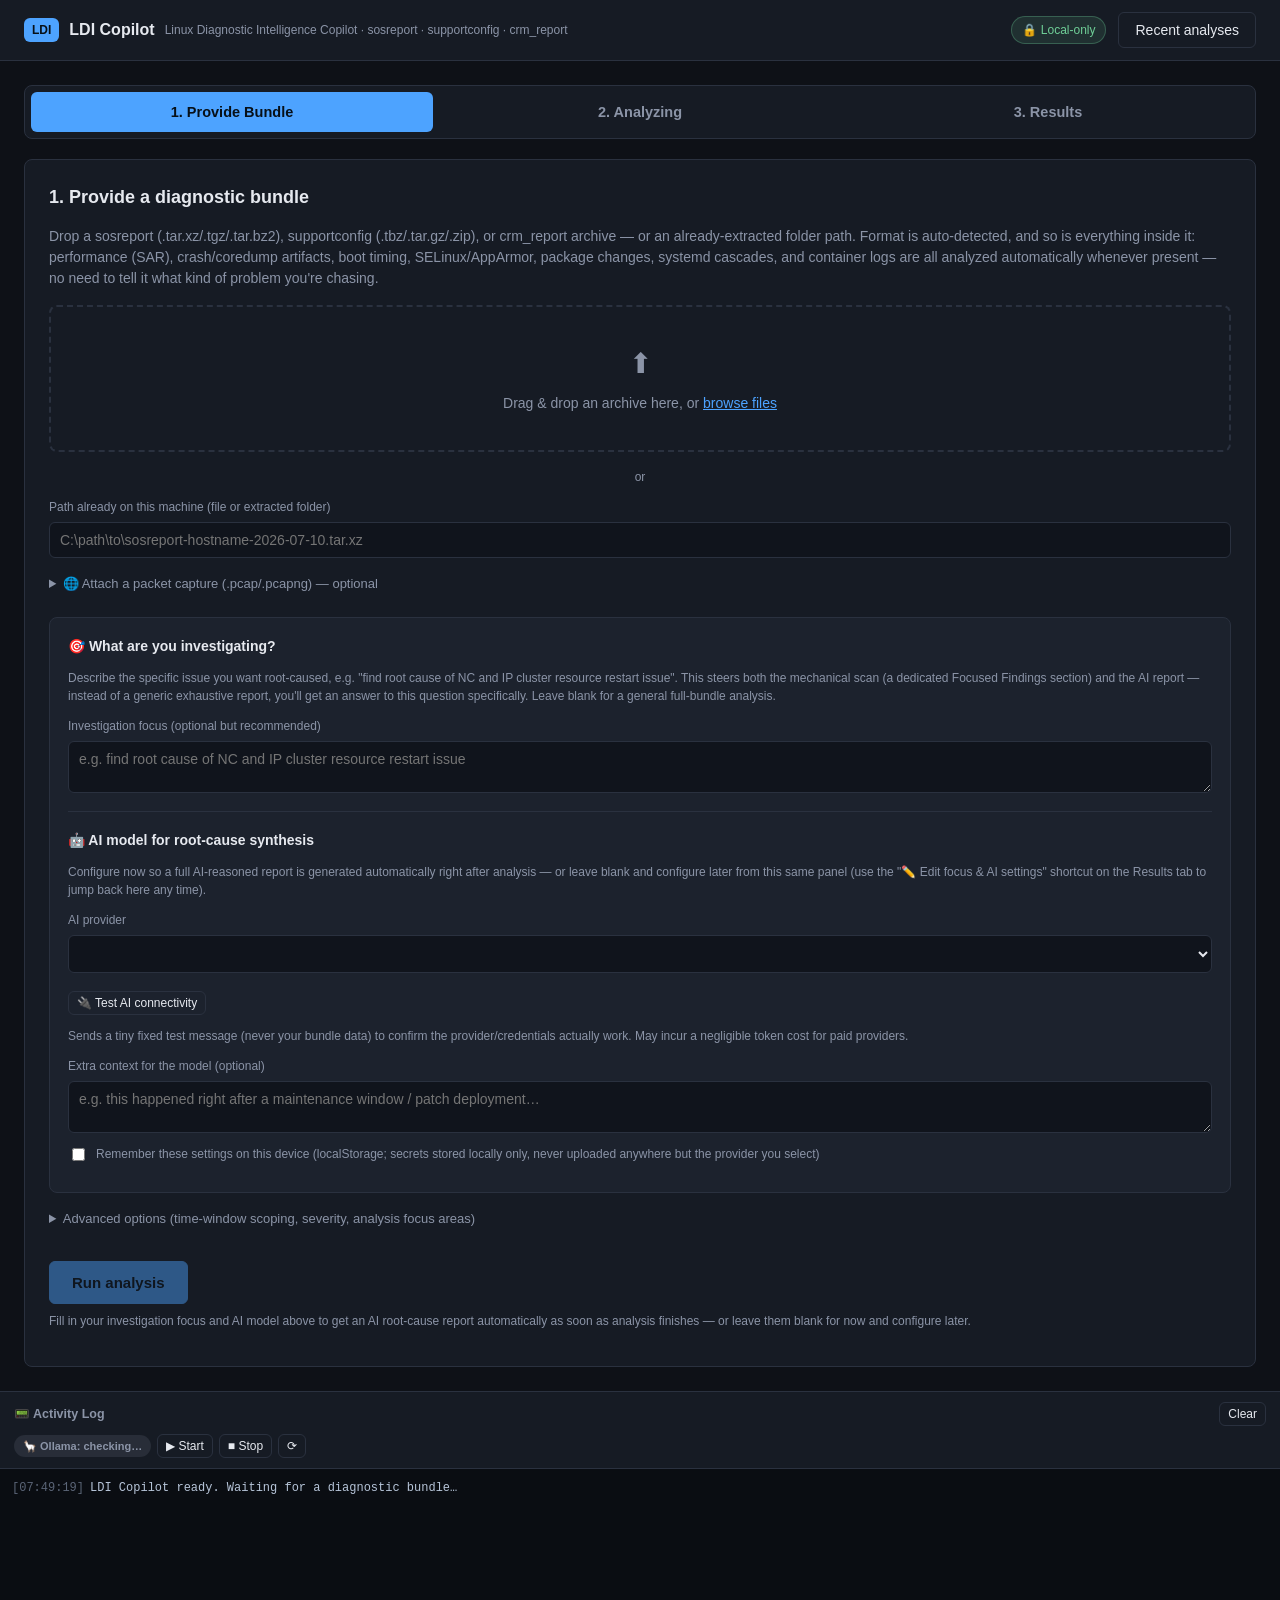
==== frontend/index.html @ d1d2a9b0 "v4.3.0: HTTPS support, shared-secret auth gate, redaction shown on Results page Adds three related h" ====
<!DOCTYPE html>
<html lang="en">
<head>
<meta charset="UTF-8">
<meta name="viewport" content="width=device-width, initial-scale=1.0">
<title>Linux Diagnostic Intelligence Copilot - LDI Copilot</title>
<link rel="stylesheet" href="styles.css">
</head>
<body>
<div class="app">

  <header class="topbar">
    <div class="brand">
      <span class="brand-mark">LDI</span>
      <span class="brand-name">LDI Copilot</span>
      <span class="brand-sub">Linux Diagnostic Intelligence Copilot · sosreport · supportconfig · crm_report</span>
    </div>
    <div class="topbar-right">
      <span class="privacy-pill" title="This app runs entirely on your machine. Bundle data never leaves localhost unless you choose a cloud AI provider for synthesis.">🔒 Local-only</span>
      <button id="btnRecent" class="btn btn-ghost">Recent analyses</button>
    </div>
  </header>

  <aside id="recentPanel" class="recent-panel hidden">
    <div class="recent-panel-head">
      <h3>Recent analyses (this session)</h3>
      <button id="btnCloseRecent" class="btn btn-ghost btn-sm">✕</button>
    </div>
    <div id="recentList" class="recent-list"></div>
  </aside>

  <div class="layout">
  <main class="main">

    <nav class="main-tabs">
      <button class="main-tab-btn active" data-main-tab="upload">1. Provide Bundle</button>
      <button class="main-tab-btn" data-main-tab="progress">2. Analyzing</button>
      <button class="main-tab-btn" data-main-tab="results">3. Results</button>
    </nav>

    <!-- STEP 1: Upload -->
    <section id="uploadSection" class="panel">
      <h2>1. Provide a diagnostic bundle</h2>
      <p class="muted">Drop a sosreport (.tar.xz/.tgz/.tar.bz2), supportconfig (.tbz/.tar.gz/.zip), or crm_report archive — or an already-extracted folder path. Format is auto-detected, and so is everything inside it: performance (SAR), crash/coredump artifacts, boot timing, SELinux/AppArmor, package changes, systemd cascades, and container logs are all analyzed automatically whenever present — no need to tell it what kind of problem you're chasing.</p>

      <div id="dropzone" class="dropzone">
        <div class="dropzone-icon">⬆</div>
        <div class="dropzone-text">Drag & drop an archive here, or <label for="fileInput" class="link">browse files</label></div>
        <input type="file" id="fileInput" accept=".xz,.tar,.gz,.tgz,.bz2,.tbz,.tbz2,.zip,.txz" hidden>
        <div id="dropzoneFile" class="dropzone-file hidden"></div>
      </div>

      <div class="or-divider"><span>or</span></div>

      <div class="field-row">
        <label for="serverPath">Path already on this machine (file or extracted folder)</label>
        <input type="text" id="serverPath" placeholder="C:\path\to\sosreport-hostname-2026-07-10.tar.xz">
      </div>

      <details class="advanced-options">
        <summary>🌐 Attach a packet capture (.pcap/.pcapng) — optional</summary>
        <p class="muted small">Pcaps are almost never bundled inside a sosreport/supportconfig/crm_report archive, so this is a separate, optional upload. Analyzed as <strong>metadata only</strong> — packet/byte counts, top talkers, protocol mix, TCP/DNS summaries. Raw payload content is never parsed, stored, or sent anywhere; see <a href="SECURITY.md" target="_blank" rel="noopener">SECURITY.md</a>.</p>
        <input type="file" id="pcapInput" accept=".pcap,.pcapng,.cap">
        <div id="pcapFileName" class="muted small hidden"></div>
      </details>

      <div id="focusAiPanel" class="focus-ai-panel">
        <h3>🎯 What are you investigating?</h3>
        <p class="muted small">Describe the specific issue you want root-caused, e.g. "find root cause of NC and IP cluster resource restart issue". This steers both the mechanical scan (a dedicated Focused Findings section) and the AI report — instead of a generic exhaustive report, you'll get an answer to this question specifically. Leave blank for a general full-bundle analysis.</p>
        <div class="field-row">
          <label for="focusInput">Investigation focus (optional but recommended)</label>
          <textarea id="focusInput" rows="2" placeholder="e.g. find root cause of NC and IP cluster resource restart issue"></textarea>
        </div>

        <hr>

        <h3>🤖 AI model for root-cause synthesis</h3>
        <p class="muted small">Configure now so a full AI-reasoned report is generated automatically right after analysis — or leave blank and configure later from this same panel (use the "✏️ Edit focus &amp; AI settings" shortcut on the Results tab to jump back here any time).</p>
        <div class="field-row">
          <label for="aiProvider">AI provider</label>
          <select id="aiProvider"></select>
        </div>
        <div class="field-row hidden" id="authTypeRow">
          <label for="aiAuthType">Authentication type</label>
          <select id="aiAuthType"></select>
        </div>
        <div id="aiFields" class="options-grid"></div>
        <div class="model-check-row">
          <button type="button" id="btnTestConnectivity" class="btn btn-ghost btn-sm">🔌 Test AI connectivity</button>
          <span id="connectivityStatus" class="muted small"></span>
        </div>
        <p class="muted small">Sends a tiny fixed test message (never your bundle data) to confirm the provider/credentials actually work. May incur a negligible token cost for paid providers.</p>
        <div class="field-row">
          <label for="aiExtraContext">Extra context for the model (optional)</label>
          <textarea id="aiExtraContext" rows="2" placeholder="e.g. this happened right after a maintenance window / patch deployment…"></textarea>
        </div>
        <label class="checkbox-row">
          <input type="checkbox" id="aiRemember"> Remember these settings on this device (localStorage; secrets stored locally only, never uploaded anywhere but the provider you select)
        </label>
        <p class="muted small hidden" id="ollamaPrivacyNote">🔒 Ollama runs fully offline on this machine — nothing from this bundle ever leaves it. If Ollama isn't already running, clicking Generate will start it automatically (progress shows in the activity terminal →).</p>
        <div id="confidentialityPanel" class="confidentiality-panel hidden">
          <p class="muted small">⚠️ This sends the evidence digest (system/cluster names, log excerpts, IPs, etc. — not the raw uploaded archive) to <strong id="confidentialityProviderName">this provider</strong>, an external service. See <a href="SECURITY.md" target="_blank" rel="noopener">SECURITY.md</a> for this project's full data-handling guidance.</p>
          <label class="checkbox-row">
            <input type="checkbox" id="aiRedact" checked> 🔒 Redact known hostnames &amp; IP addresses before sending (recommended for customer data)
          </label>
          <label class="checkbox-row">
            <input type="checkbox" id="aiConfirmExternal"> I confirm I'm authorized to share this bundle's data with an external AI provider
          </label>
        </div>
      </div>

      <details class="advanced-options">
        <summary>Advanced options (time-window scoping, severity, analysis focus areas)</summary>
        <div class="options-grid">
          <div class="field-row">
            <label for="optMinSeverity">Minimum severity in digest</label>
            <select id="optMinSeverity">
              <option value="INFO">INFO</option>
              <option value="WARNING" selected>WARNING</option>
              <option value="ERROR">ERROR</option>
              <option value="CRITICAL">CRITICAL</option>
            </select>
          </div>
          <div class="field-row">
            <label for="optTopPerCategory">Max findings shown per category</label>
            <input type="number" id="optTopPerCategory" value="25" min="1" max="500">
          </div>
        </div>
        <div class="scope-toggle">
          <label><input type="radio" name="scopeMode" value="full" checked> Analyze whole archive</label>
          <label><input type="radio" name="scopeMode" value="range"> Restrict to a date/time range</label>
          <label><input type="radio" name="scopeMode" value="around"> Center on a specific time ± window</label>
        </div>
        <div id="scopeRangeFields" class="options-grid hidden">
          <div class="field-row">
            <label for="optStart">Start (YYYY-MM-DD HH:MM, optional)</label>
            <input type="text" id="optStart" placeholder="2026-07-10 11:00">
          </div>
          <div class="field-row">
            <label for="optEnd">End (YYYY-MM-DD HH:MM, optional)</label>
            <input type="text" id="optEnd" placeholder="2026-07-10 12:00">
          </div>
        </div>
        <div id="scopeAroundFields" class="options-grid hidden">
          <div class="field-row">
            <label for="optAround">Around (YYYY-MM-DD HH:MM)</label>
            <input type="text" id="optAround" placeholder="2026-07-10 11:30">
          </div>
          <div class="field-row">
            <label for="optWindow">Total window (minutes)</label>
            <input type="number" id="optWindow" value="60" min="1">
          </div>
        </div>
        <p class="muted small">Only chronological log-like files are gated by a time window — configuration dumps and other point-in-time snapshots are always fully scanned regardless.</p>

        <hr>
        <h4>🧭 Analysis focus areas</h4>
        <p class="muted small">Every applicable analyzer always <strong>runs</strong> automatically (auto-detected from what's actually in your bundle — SAR, crash artifacts, container logs, etc. never require picking a "type" up front). These toggles only control which sections appear in the digest &amp; AI report, so you can drop ones you already know aren't relevant to this investigation. Leave everything checked for the full picture.</p>
        <div class="focus-areas-grid" id="focusAreasGrid">
          <label class="checkbox-row"><input type="checkbox" class="focus-area-cb" value="sar" checked> 📊 Performance (SAR)</label>
          <label class="checkbox-row"><input type="checkbox" class="focus-area-cb" value="crash" checked> 💥 Crash / Coredump</label>
          <label class="checkbox-row"><input type="checkbox" class="focus-area-cb" value="boot" checked> 🥾 Boot performance</label>
          <label class="checkbox-row"><input type="checkbox" class="focus-area-cb" value="security" checked> 🛡️ Security (SELinux/AppArmor)</label>
          <label class="checkbox-row"><input type="checkbox" class="focus-area-cb" value="packages" checked> 📦 Recent package changes</label>
          <label class="checkbox-row"><input type="checkbox" class="focus-area-cb" value="cascade" checked> 🔗 Service failure cascade</label>
          <label class="checkbox-row"><input type="checkbox" class="focus-area-cb" value="containers" checked> 🐳 Container correlation</label>
          <label class="checkbox-row"><input type="checkbox" class="focus-area-cb" value="network" checked> 🌐 Network capture (pcap)</label>
        </div>
      </details>

      <button id="btnAnalyze" class="btn btn-primary btn-lg" disabled>Run analysis</button>
      <p class="muted small" id="runHint">Fill in your investigation focus and AI model above to get an AI root-cause report automatically as soon as analysis finishes — or leave them blank for now and configure later.</p>
    </section>

    <!-- STEP 2: Progress -->
    <section id="progressSection" class="panel hidden">
      <h2>2. Analyzing…</h2>
      <div id="progressError" class="alert alert-error hidden"></div>
      <div id="progressPlaceholder" class="placeholder-empty">No analysis is currently running. Head to the <strong>"1. Provide Bundle"</strong> tab to start one.</div>
      <div id="progressContent" class="hidden">
        <div class="progress-log" id="progressLog"></div>
      </div>
    </section>

    <!-- STEP 3: Results -->
    <section id="resultsSection" class="panel hidden">
      <h2>3. Results</h2>

      <div id="resultsPlaceholder" class="placeholder-empty">No results yet. Run an analysis from the <strong>"1. Provide Bundle"</strong> tab, or pick a recent analysis from the top bar.</div>

      <div id="resultsContent" class="hidden">
        <div class="summary-cards" id="summaryCards"></div>

        <div id="focusCallout" class="callout callout-focus hidden"></div>
        <div id="redactionCallout" class="callout callout-redaction hidden"></div>
        <div id="crmClusterStatus" class="callout hidden"></div>

        <div class="tabs">
          <button class="tab-btn active" data-tab="ai">AI Root Cause Report</button>
          <button class="tab-btn" data-tab="performance">📊 Performance</button>
          <button class="tab-btn" data-tab="digest">Digest</button>
          <button class="tab-btn" data-tab="findings">Findings</button>
          <button class="tab-btn" data-tab="timeline">Timeline</button>
        </div>

        <div class="tab-panel" id="tab-ai">
          <div class="ai-tab-head">
            <button id="btnEditFocusAi" class="btn btn-ghost btn-sm">✏️ Edit focus &amp; AI settings</button>
          </div>
          <div class="ai-disclaimer">⚠️ <strong>AI-generated content may be incorrect or incomplete.</strong> Always verify findings against the Digest/Timeline evidence and your own judgment before acting on this report.</div>
          <div class="ai-actions">
            <button id="btnSynthesize" class="btn btn-primary">Generate log analysis</button>
            <button id="btnDownloadReport" class="btn btn-ghost hidden">Download report (.md)</button>
          </div>
          <div id="aiError" class="alert alert-error hidden"></div>
          <div class="ai-render markdown-body" id="aiRender"></div>

          <div id="chatSection" class="chat-section hidden">
            <div class="chat-section-head">
              <h4>💬 Ask a follow-up</h4>
              <button id="btnResetChat" class="btn btn-ghost btn-sm">Reset conversation</button>
            </div>
            <p class="muted small">Give the model a custom instruction to regenerate or refine its answer — e.g. "focus more on the network side", "explain the timeline gap between 14:02 and 14:05", or "give me a shorter executive summary for my manager". Each message continues the same conversation, including the report above.</p>
            <div id="chatThread" class="chat-thread"></div>
            <div id="chatError" class="alert alert-error hidden"></div>
            <div class="chat-input-row">
              <textarea id="chatInput" rows="2" placeholder="Ask a follow-up question or give a new instruction…"></textarea>
              <button id="btnSendChat" class="btn btn-primary">Send</button>
            </div>
          </div>
        </div>

        <div class="tab-panel hidden" id="tab-performance">
          <div id="perfPlaceholder" class="placeholder-empty">No SAR performance data was found in this bundle (sysstat/sar wasn't captured, or this bundle predates the incident window). Everything else in this analysis is unaffected.</div>
          <div id="perfContent" class="hidden">
            <p class="muted small" id="perfTzNote"></p>
            <p class="muted small" id="perfSummaryNote"></p>
            <div class="chart-grid" id="chartGrid"></div>
          </div>
        </div>

        <div class="tab-panel hidden" id="tab-digest">
          <div class="digest-render markdown-body" id="digestRender"></div>
        </div>

        <div class="tab-panel hidden" id="tab-findings">
          <div class="findings-toolbar">
            <input type="text" id="findingsFilter" placeholder="Filter findings (category, text)…">
            <label class="checkbox-row hidden" id="findingsFocusOnlyRow">
              <input type="checkbox" id="findingsFocusOnly" checked> Show only findings matching my focus 🎯
            </label>
          </div>
          <div id="findingsList" class="findings-list"></div>
        </div>

        <div class="tab-panel hidden" id="tab-timeline">
          <div id="timelineList" class="timeline-list"></div>
        </div>

        <button id="btnNewAnalysis" class="btn btn-ghost">Start a new analysis</button>
      </div>
    </section>

  </main>

  <aside class="terminal-panel" id="terminalPanel">
    <div class="terminal-head">
      <div class="terminal-head-row">
        <span>📟 Activity Log</span>
        <button id="btnClearTerminal" class="btn btn-ghost btn-sm">Clear</button>
      </div>
      <div class="terminal-toolbar">
        <span id="ollamaStatusBadge" class="ollama-status-badge status-unknown">🦙 Ollama: checking…</span>
        <button id="btnStartOllama" class="btn btn-ghost btn-sm">▶ Start</button>
        <button id="btnStopOllama" class="btn btn-ghost btn-sm" title="Only stops an Ollama instance LDI Copilot itself started - an externally-running instance (e.g. the desktop app) is left untouched.">■ Stop</button>
        <button id="btnRefreshOllama" class="btn btn-ghost btn-sm" title="Re-check status">⟳</button>
      </div>
    </div>
    <div class="terminal-body" id="terminalBody"></div>
  </aside>
  </div>
</div>

<script src="app.js"></script>
</body>
</html>
---- frontend/styles.css ----
:root {
  --bg: #0e1117;
  --bg-panel: #161b24;
  --bg-panel-2: #1c222d;
  --bg-input: #10141c;
  --border: #2a313f;
  --text: #e6e9ef;
  --text-muted: #8b94a7;
  --accent: #4da3ff;
  --accent-dim: #2d6bb0;
  --critical: #ff5470;
  --error: #ff8a4c;
  --warning: #f2c94c;
  --info: #6fcf97;
  --radius: 8px;
}

* { box-sizing: border-box; }

body {
  margin: 0;
  font-family: -apple-system, "Segoe UI", Roboto, Helvetica, Arial, sans-serif;
  background: var(--bg);
  color: var(--text);
  font-size: 14px;
  line-height: 1.5;
}

.app { display: flex; flex-direction: column; min-height: 100vh; }

.topbar {
  display: flex;
  align-items: center;
  justify-content: space-between;
  padding: 12px 24px;
  border-bottom: 1px solid var(--border);
  background: var(--bg-panel);
  position: sticky;
  top: 0;
  z-index: 10;
}
.brand { display: flex; align-items: center; gap: 10px; }
.brand-mark {
  background: var(--accent);
  color: #071018;
  font-weight: 700;
  padding: 3px 8px;
  border-radius: 6px;
  font-size: 12px;
}
.brand-name { font-weight: 600; font-size: 16px; }
.brand-sub { color: var(--text-muted); font-size: 12px; }
.topbar-right { display: flex; align-items: center; gap: 12px; }
.privacy-pill {
  background: rgba(111, 207, 151, 0.12);
  color: var(--info);
  border: 1px solid rgba(111, 207, 151, 0.3);
  padding: 4px 10px;
  border-radius: 999px;
  font-size: 12px;
  cursor: default;
}

.main {
  flex: 1;
  min-width: 0;
  max-width: 1200px;
  margin: 0 auto;
  padding: 24px 32px 60px 32px;
}

/* Two-column layout: main content + the persistent activity terminal
   docked along the entire right edge. .layout itself is full-width (no
   max-width cap) so the terminal can sit flush against the browser's
   right edge on any viewport size; .main centers its own (wider) content
   within whatever space remains to its left. */
.layout {
  display: flex;
  align-items: flex-start;
  width: 100%;
}

/* Right-side activity terminal - always visible regardless of which
   main tab is active, so background progress from any stage (upload,
   analysis polling, AI synthesis, Ollama start/stop) can be watched
   without switching tabs. Docked flush against the top/right/bottom of
   the viewport (no floating-card margin or rounded outer corners) so it
   reads as a permanent side panel, not a card overlapping the page. */
.terminal-panel {
  width: 460px;
  flex-shrink: 0;
  position: sticky;
  top: 76px;
  height: calc(100vh - 76px);
  margin: 0;
  display: flex;
  flex-direction: column;
  background: #0a0d12;
  border-left: 1px solid var(--border);
  overflow: hidden;
}
.terminal-head {
  display: flex;
  flex-direction: column;
  gap: 8px;
  padding: 10px 14px;
  border-bottom: 1px solid var(--border);
  background: var(--bg-panel);
  font-size: 12.5px;
  font-weight: 600;
  color: var(--text-muted);
  flex-shrink: 0;
}
.terminal-head-row { display: flex; justify-content: space-between; align-items: center; }
.terminal-toolbar { display: flex; gap: 6px; flex-wrap: wrap; align-items: center; }
.ollama-status-badge {
  font-size: 11px;
  font-weight: 700;
  padding: 3px 9px;
  border-radius: 999px;
  white-space: nowrap;
}
.ollama-status-badge.status-unknown, .ollama-status-badge.status-stopped { background: rgba(139, 148, 167, 0.15); color: var(--text-muted); }
.ollama-status-badge.status-starting { background: rgba(242, 201, 76, 0.15); color: var(--warning); }
.ollama-status-badge.status-running { background: rgba(111, 207, 151, 0.15); color: var(--info); }
.ollama-status-badge.status-error { background: rgba(255, 84, 112, 0.15); color: var(--critical); }
.terminal-body {
  flex: 1;
  overflow-y: auto;
  padding: 10px 12px;
  font-family: "Cascadia Code", Consolas, monospace;
  font-size: 12px;
  line-height: 1.6;
}
.term-line { margin-bottom: 4px; white-space: pre-wrap; word-break: break-word; }
.term-ts { color: #5b6577; margin-right: 6px; }
.term-info { color: #b7c5d9; }
.term-success { color: var(--info); }
.term-warn { color: var(--warning); }
.term-error { color: var(--critical); }

@media (max-width: 1300px) {
  .layout { flex-direction: column; }
  .terminal-panel {
    position: static;
    width: 100%;
    height: 340px;
    margin: 0;
    border-left: none;
    border-top: 1px solid var(--border);
  }
  .main { max-width: none; padding: 24px 24px 0; }
}

.panel {
  background: var(--bg-panel);
  border: 1px solid var(--border);
  border-radius: var(--radius);
  padding: 24px;
  margin-bottom: 24px;
}
.panel h2 { margin-top: 0; font-size: 18px; }
.muted { color: var(--text-muted); }
.muted.small { font-size: 12px; }
.hidden { display: none !important; }

/* Top-level tabs: Provide Bundle / Analyzing / Results - always visible
   and clickable, distinct (larger/bolder) from the sub-tabs inside
   Results (.tabs/.tab-btn) so the two levels of navigation read as a
   clear hierarchy rather than looking like duplicate controls. */
.main-tabs {
  display: flex;
  gap: 6px;
  margin-bottom: 20px;
  background: var(--bg-panel);
  border: 1px solid var(--border);
  border-radius: var(--radius);
  padding: 6px;
}
.main-tab-btn {
  flex: 1;
  background: transparent;
  border: none;
  border-radius: 6px;
  color: var(--text-muted);
  padding: 12px 16px;
  font-size: 14.5px;
  font-weight: 600;
  cursor: pointer;
  transition: background .15s, color .15s;
}
.main-tab-btn:hover { background: var(--bg-panel-2); color: var(--text); }
.main-tab-btn.active { background: var(--accent); color: #071018; }

.placeholder-empty {
  color: var(--text-muted);
  text-align: center;
  border: 1px dashed var(--border);
  border-radius: var(--radius);
  padding: 40px 20px;
  font-size: 13.5px;
}
.placeholder-empty strong { color: var(--text); }

.ai-tab-head { display: flex; justify-content: flex-end; margin-bottom: 8px; }

.ai-disclaimer {
  background: rgba(242, 201, 76, 0.08);
  border: 1px solid rgba(242, 201, 76, 0.3);
  border-radius: 8px;
  padding: 10px 14px;
  margin-bottom: 14px;
  font-size: 12.5px;
  color: var(--text-muted);
}
.ai-disclaimer strong { color: var(--warning); }

/* Dropzone */
.dropzone {
  border: 2px dashed var(--border);
  border-radius: var(--radius);
  padding: 36px 20px;
  text-align: center;
  margin: 16px 0;
  transition: border-color .15s, background .15s;
}
.dropzone.dragover { border-color: var(--accent); background: rgba(77, 163, 255, 0.06); }
.dropzone-icon { font-size: 28px; color: var(--text-muted); margin-bottom: 8px; }
.dropzone-text { color: var(--text-muted); }
.dropzone-file { margin-top: 12px; font-weight: 600; color: var(--info); }
.link { color: var(--accent); cursor: pointer; text-decoration: underline; }

.or-divider { text-align: center; color: var(--text-muted); margin: 12px 0; font-size: 12px; }
.or-divider span { background: var(--bg-panel); padding: 0 10px; }

.field-row { display: flex; flex-direction: column; gap: 6px; margin-bottom: 12px; }
.field-row label { font-size: 12px; color: var(--text-muted); }
input[type="text"], input[type="number"], select, textarea {
  background: var(--bg-input);
  border: 1px solid var(--border);
  color: var(--text);
  border-radius: 6px;
  padding: 9px 10px;
  font-size: 14px;
  font-family: inherit;
}
input:focus, select:focus, textarea:focus { outline: none; border-color: var(--accent); }

.advanced-options { margin: 16px 0; }
.advanced-options summary { cursor: pointer; color: var(--text-muted); font-size: 13px; margin-bottom: 8px; }
.options-grid { display: grid; grid-template-columns: 1fr 1fr; gap: 12px 16px; margin-top: 10px; }
.scope-toggle { display: flex; gap: 18px; margin: 12px 0; font-size: 13px; flex-wrap: wrap; }
.scope-toggle label { display: flex; align-items: center; gap: 6px; cursor: pointer; }

.checkbox-row { display: flex; align-items: flex-start; gap: 8px; font-size: 12px; color: var(--text-muted); margin: 10px 0; cursor: pointer; }

.btn {
  border: 1px solid var(--border);
  background: var(--bg-panel-2);
  color: var(--text);
  padding: 9px 16px;
  border-radius: 6px;
  cursor: pointer;
  font-size: 14px;
  font-weight: 500;
  transition: background .15s, border-color .15s, opacity .15s;
}
.btn:hover { background: #232a37; }
.btn:disabled { opacity: .45; cursor: not-allowed; }
.btn-primary { background: var(--accent); border-color: var(--accent); color: #071018; font-weight: 600; }
.btn-primary:hover { background: #6bb4ff; }
.btn-ghost { background: transparent; }
.btn-lg { padding: 12px 22px; font-size: 15px; margin-top: 8px; }
.btn-sm { padding: 4px 8px; font-size: 12px; }

.progress-log {
  background: var(--bg-input);
  border: 1px solid var(--border);
  border-radius: 6px;
  padding: 14px;
  font-family: "Cascadia Code", Consolas, monospace;
  font-size: 12.5px;
  max-height: 340px;
  overflow-y: auto;
  white-space: pre-wrap;
  color: #b7c5d9;
}
.progress-log .line { margin-bottom: 2px; }

.alert { padding: 12px 14px; border-radius: 6px; margin-top: 12px; font-size: 13px; }
.alert-error { background: rgba(255, 84, 112, 0.1); border: 1px solid rgba(255, 84, 112, 0.35); color: #ffb3c0; }

.summary-cards { display: grid; grid-template-columns: repeat(auto-fit, minmax(140px, 1fr)); gap: 12px; margin-bottom: 18px; }
.summary-card {
  background: var(--bg-panel-2);
  border: 1px solid var(--border);
  border-radius: 8px;
  padding: 12px 14px;
}
.summary-card .value { font-size: 20px; font-weight: 700; }
.summary-card .label { font-size: 11px; color: var(--text-muted); text-transform: uppercase; letter-spacing: .03em; }

.callout {
  background: rgba(242, 201, 76, 0.08);
  border: 1px solid rgba(242, 201, 76, 0.3);
  border-radius: 8px;
  padding: 12px 14px;
  margin-bottom: 18px;
  font-size: 13px;
}
.callout strong { color: var(--warning); }
.callout-focus {
  background: rgba(77, 163, 255, 0.08);
  border-color: rgba(77, 163, 255, 0.35);
}
.callout-focus strong { color: var(--accent); }

.callout-redaction {
  background: rgba(111, 207, 151, 0.08);
  border-color: rgba(111, 207, 151, 0.35);
}
.callout-redaction strong { color: var(--info); }
.redaction-summary { margin-bottom: 4px; }
.redaction-details summary { cursor: pointer; color: var(--text-muted); font-size: 13px; margin-top: 4px; }
.redaction-columns { display: flex; flex-wrap: wrap; gap: 24px; margin-top: 10px; }
.redaction-group h5 { margin: 0 0 6px; font-size: 11px; text-transform: uppercase; letter-spacing: .03em; color: var(--text-muted); }
.redaction-group code { display: block; font-size: 12px; line-height: 1.6; background: none; padding: 0; color: var(--text); }

.focus-ai-panel {
  background: var(--bg-panel-2);
  border: 1px solid var(--border);
  border-radius: 8px;
  padding: 18px;
  margin: 16px 0;
}
.focus-ai-panel h3 { margin: 0 0 6px; font-size: 14px; }
.focus-ai-panel hr { border: none; border-top: 1px solid var(--border); margin: 18px 0; }
#runHint { margin-top: 8px; }

.model-check-row { display: flex; align-items: center; gap: 10px; margin-top: 6px; }
.model-check-row .muted.small { flex: 1; }
select option:disabled { color: #4a5163; font-style: italic; }

.confidentiality-panel {
  background: rgba(255, 138, 76, 0.06);
  border: 1px solid rgba(255, 138, 76, 0.3);
  border-radius: 8px;
  padding: 14px 16px;
  margin-top: 14px;
}
.confidentiality-panel p { margin-top: 0; }
.confidentiality-panel .checkbox-row { margin-bottom: 0; }
.confidentiality-panel .checkbox-row + .checkbox-row { margin-top: 8px; }

.tabs { display: flex; gap: 4px; border-bottom: 1px solid var(--border); margin-bottom: 16px; }
.tab-btn {
  background: transparent; border: none; color: var(--text-muted);
  padding: 10px 14px; cursor: pointer; font-size: 13.5px; border-bottom: 2px solid transparent;
}
.tab-btn.active { color: var(--accent); border-bottom-color: var(--accent); }
.tab-panel { }

.findings-toolbar { margin-bottom: 12px; display: flex; flex-direction: column; gap: 10px; }
.findings-toolbar input[type="text"] { width: 100%; }
.findings-toolbar .checkbox-row { margin: 0; }

.finding-group {
  border: 1px solid var(--border);
  border-radius: 8px;
  margin-bottom: 10px;
  overflow: hidden;
}
.finding-cat-head {
  background: var(--bg-panel-2);
  padding: 10px 14px;
  font-weight: 600;
  font-size: 13px;
  display: flex;
  justify-content: space-between;
}
.finding-item { padding: 10px 14px; border-top: 1px solid var(--border); font-size: 13px; }
.finding-item.focus-match { background: rgba(77, 163, 255, 0.05); border-left: 3px solid var(--accent); }
.finding-item .msg { margin-bottom: 4px; }
.finding-item .ex { color: var(--text-muted); font-family: Consolas, monospace; font-size: 11.5px; margin-left: 4px; }

.sev-badge { display: inline-block; font-size: 10.5px; font-weight: 700; padding: 1px 7px; border-radius: 4px; margin-right: 6px; letter-spacing: .02em; }
.sev-CRITICAL { background: rgba(255, 84, 112, .15); color: var(--critical); }
.sev-ERROR { background: rgba(255, 138, 76, .15); color: var(--error); }
.sev-WARNING { background: rgba(242, 201, 76, .15); color: var(--warning); }
.sev-INFO { background: rgba(111, 207, 151, .15); color: var(--info); }

.timeline-list { border-left: 2px solid var(--border); padding-left: 16px; margin-left: 6px; }
.timeline-item { margin-bottom: 14px; position: relative; }
.timeline-item::before {
  content: ""; position: absolute; left: -21px; top: 5px; width: 9px; height: 9px;
  border-radius: 50%; background: var(--accent);
}
.timeline-item.focus-match::before { background: var(--critical); }
.timeline-ts { font-family: Consolas, monospace; font-size: 12px; color: var(--text-muted); }
.timeline-text { font-size: 13px; margin-top: 2px; }
.timeline-file { font-size: 11px; color: var(--text-muted); font-family: Consolas, monospace; }

.ai-actions { display: flex; gap: 10px; margin-top: 10px; }

.markdown-body { font-size: 14px; }
.markdown-body h1, .markdown-body h2, .markdown-body h3 { border-bottom: 1px solid var(--border); padding-bottom: 6px; }
.markdown-body h2 { color: var(--accent); font-size: 17px; margin-top: 24px; }
.markdown-body h3 { font-size: 15px; margin-top: 18px; }
.markdown-body code { background: var(--bg-input); padding: 2px 5px; border-radius: 4px; font-size: 12.5px; }
.markdown-body pre { background: var(--bg-input); padding: 12px; border-radius: 6px; overflow-x: auto; }
.markdown-body pre code { background: none; padding: 0; }
.markdown-body table { border-collapse: collapse; width: 100%; margin: 10px 0; font-size: 13px; }
.markdown-body th, .markdown-body td { border: 1px solid var(--border); padding: 6px 10px; text-align: left; }
.markdown-body ul, .markdown-body ol { padding-left: 22px; }
.markdown-body blockquote { border-left: 3px solid var(--accent-dim); margin: 8px 0; padding: 4px 12px; color: var(--text-muted); }
.markdown-body a { color: var(--accent); }
.markdown-body hr { border: none; border-top: 1px solid var(--border); }

.recent-panel {
  position: fixed; top: 0; right: 0; height: 100%; width: 320px;
  background: var(--bg-panel); border-left: 1px solid var(--border);
  z-index: 30; padding: 18px; overflow-y: auto;
  box-shadow: -8px 0 24px rgba(0,0,0,.35);
}
.recent-panel-head { display: flex; justify-content: space-between; align-items: center; margin-bottom: 12px; }
.recent-panel-head h3 { margin: 0; font-size: 14px; }
.recent-item {
  background: var(--bg-panel-2); border: 1px solid var(--border); border-radius: 6px;
  padding: 10px; margin-bottom: 8px; cursor: pointer; font-size: 12.5px;
}
.recent-item:hover { border-color: var(--accent); }
.recent-item .name { font-weight: 600; margin-bottom: 3px; word-break: break-all; }
.recent-item .meta { color: var(--text-muted); display: flex; justify-content: space-between; }

@media (max-width: 640px) {
  .options-grid { grid-template-columns: 1fr; }
  .recent-panel { width: 90%; }
}

/* Analysis focus-area toggles (Advanced options, Step 1) */
.focus-areas-grid {
  display: grid;
  grid-template-columns: repeat(auto-fit, minmax(220px, 1fr));
  gap: 4px 16px;
  margin-top: 8px;
}
.focus-areas-grid .checkbox-row { margin: 4px 0; }
.advanced-options h4 { font-size: 13px; margin: 4px 0 6px; color: var(--text); }

/* Performance (SAR) sub-tab: dependency-free canvas charts, one card per
   metric group, consistent with the project's zero-external-dependency
   philosophy (own markdown renderer, own everything). */
.chart-grid {
  display: grid;
  grid-template-columns: repeat(auto-fit, minmax(420px, 1fr));
  gap: 16px;
}
.chart-card {
  background: var(--bg-panel-2);
  border: 1px solid var(--border);
  border-radius: 8px;
  padding: 14px 16px;
}
.chart-card h4 { margin: 0 0 4px; font-size: 13.5px; }
.chart-card .chart-stats { font-size: 12px; color: var(--text-muted); margin-bottom: 8px; }
.chart-card canvas { width: 100%; height: 160px; display: block; }
.chart-legend { display: flex; flex-wrap: wrap; gap: 10px; margin-top: 8px; font-size: 11.5px; color: var(--text-muted); }
.chart-legend .swatch { display: inline-block; width: 10px; height: 10px; border-radius: 2px; margin-right: 4px; vertical-align: middle; }

/* Interactive AI follow-up chat, below the generated report */
.chat-section {
  margin-top: 22px;
  border-top: 1px solid var(--border);
  padding-top: 16px;
}
.chat-section-head { display: flex; justify-content: space-between; align-items: center; }
.chat-section-head h4 { margin: 0; font-size: 14px; }
.chat-thread { display: flex; flex-direction: column; gap: 10px; margin: 12px 0; }
.chat-message {
  border-radius: 8px;
  padding: 10px 14px;
  font-size: 13.5px;
  max-width: 92%;
}
.chat-message.user {
  align-self: flex-end;
  background: rgba(77, 163, 255, 0.1);
  border: 1px solid rgba(77, 163, 255, 0.3);
}
.chat-message.assistant {
  align-self: flex-start;
  background: var(--bg-panel-2);
  border: 1px solid var(--border);
}
.chat-message .chat-role { font-size: 10.5px; text-transform: uppercase; letter-spacing: .03em; color: var(--text-muted); margin-bottom: 4px; }
.chat-message.pending { opacity: .7; }
.chat-input-row { display: flex; gap: 10px; align-items: flex-end; }
.chat-input-row textarea { flex: 1; resize: vertical; }
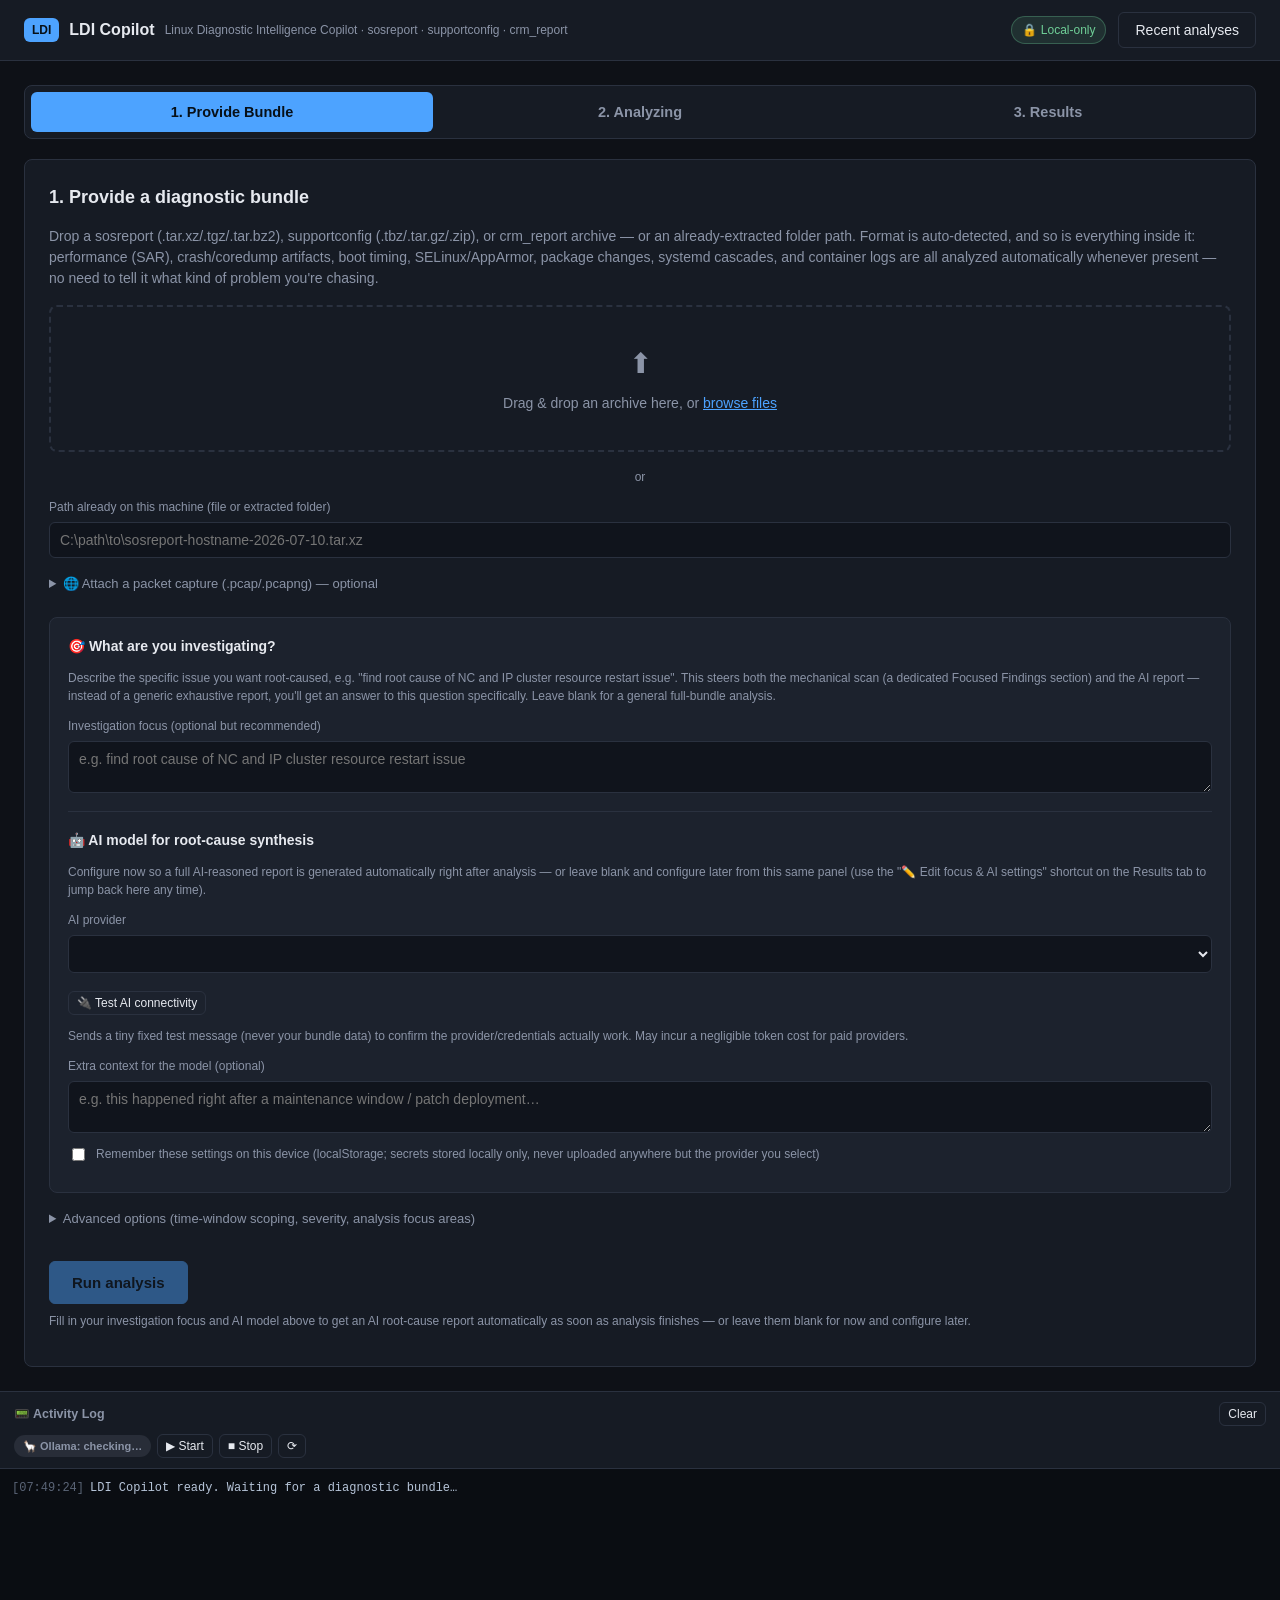
==== commit dff026fe: "v4.4.0: per-user local accounts - a stronger auth layer than v4.3.0's shared secret Adds real per-us" ====
--- a/frontend/index.html
+++ b/frontend/index.html
@@ -17,6 +17,7 @@
     </div>
     <div class="topbar-right">
       <span class="privacy-pill" title="This app runs entirely on your machine. Bundle data never leaves localhost unless you choose a cloud AI provider for synthesis.">🔒 Local-only</span>
+      <span id="whoamiPill" class="whoami-pill hidden"></span>
       <button id="btnRecent" class="btn btn-ghost">Recent analyses</button>
     </div>
   </header>
--- a/frontend/styles.css
+++ b/frontend/styles.css
@@ -60,6 +60,16 @@
   font-size: 12px;
   cursor: default;
 }
+.whoami-pill {
+  background: var(--bg-panel-2);
+  color: var(--text-muted);
+  border: 1px solid var(--border);
+  padding: 4px 10px;
+  border-radius: 999px;
+  font-size: 12px;
+}
+.whoami-pill a { color: var(--accent); text-decoration: none; margin-left: 6px; cursor: pointer; }
+.whoami-pill a:hover { text-decoration: underline; }
 
 .main {
   flex: 1;
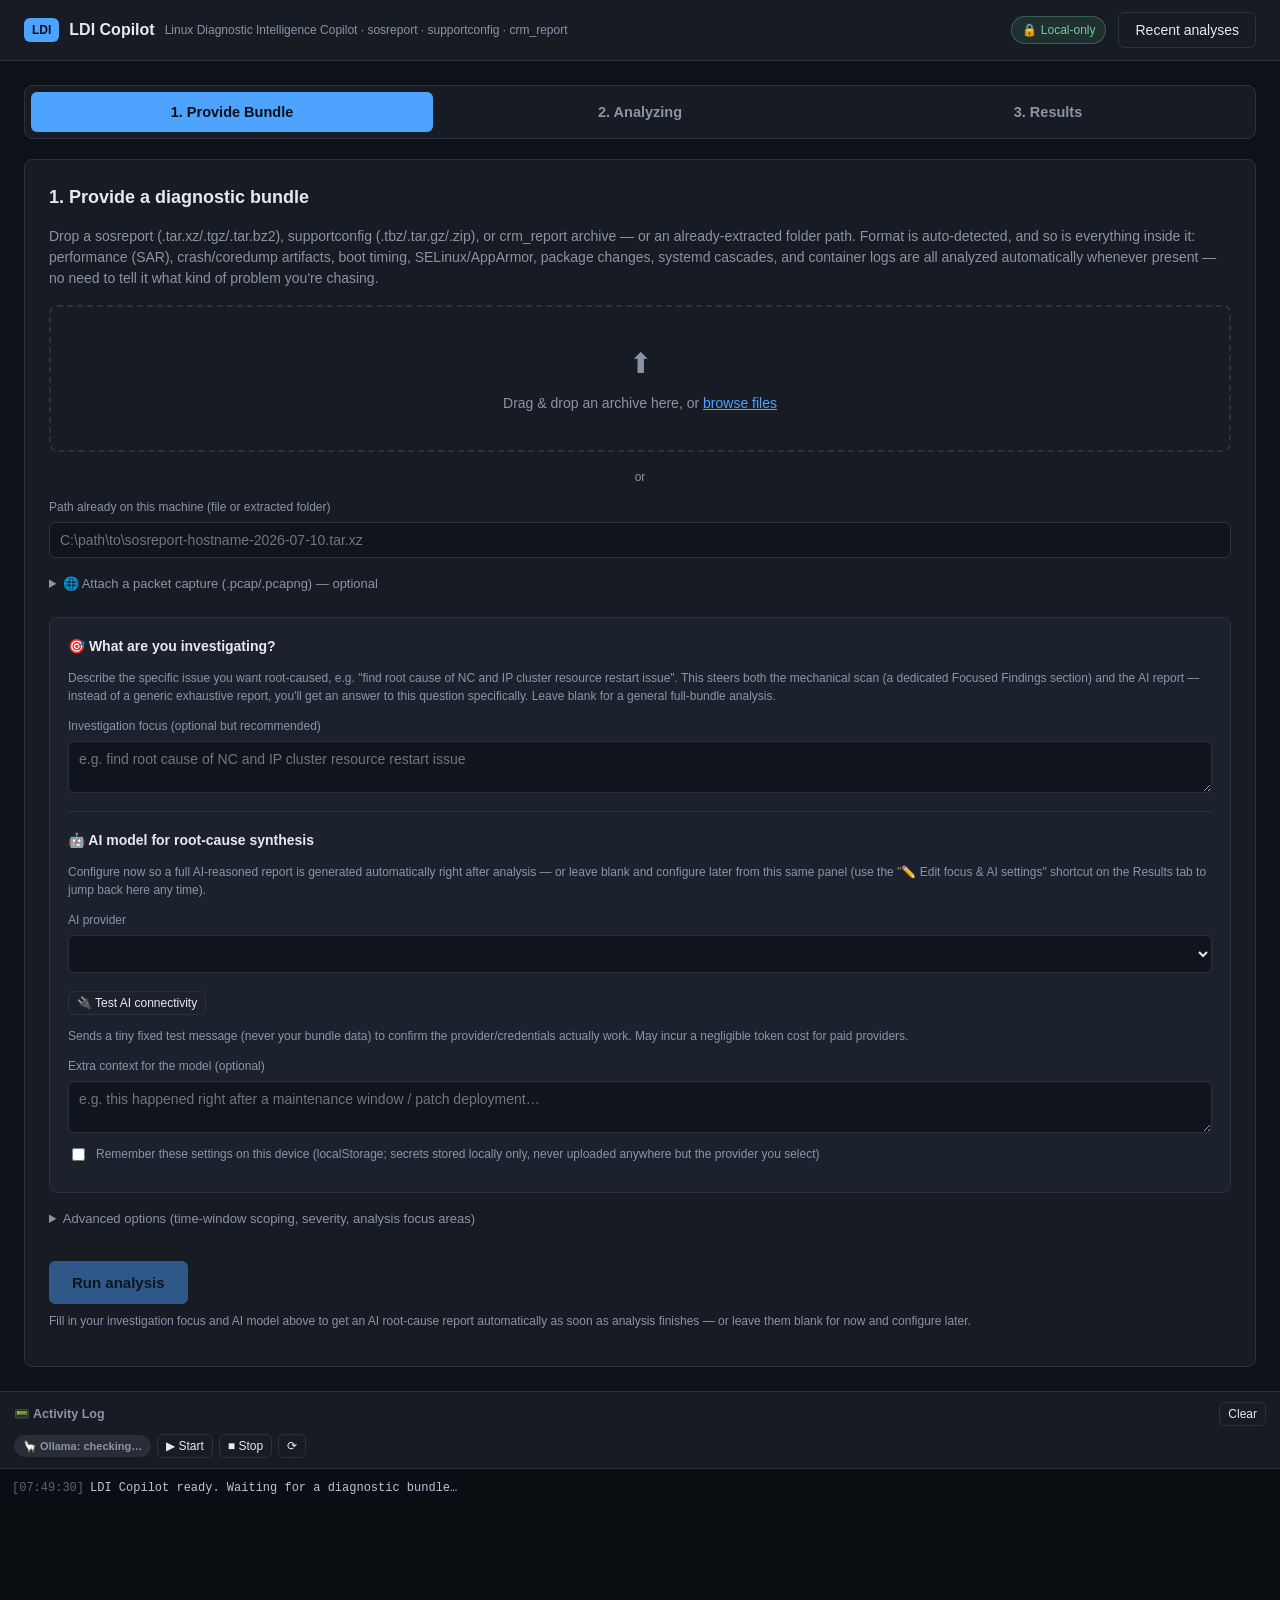
==== commit f81f7a8d: "v4.5.0: install Ollama on demand instead of a dead-end "not found" error Fixes the real deployment g" ====
--- a/frontend/index.html
+++ b/frontend/index.html
@@ -280,6 +280,17 @@
     <div class="terminal-body" id="terminalBody"></div>
   </aside>
   </div>
+
+  <div id="confirmModalOverlay" class="modal-overlay hidden">
+    <div class="modal-card">
+      <h3 id="confirmModalTitle"></h3>
+      <p id="confirmModalBody"></p>
+      <div class="modal-actions">
+        <button id="confirmModalCancel" class="btn btn-ghost">Cancel</button>
+        <button id="confirmModalConfirm" class="btn btn-primary">Confirm</button>
+      </div>
+    </div>
+  </div>
 </div>
 
 <script src="app.js"></script>
--- a/frontend/styles.css
+++ b/frontend/styles.css
@@ -442,6 +442,20 @@
 .recent-item .name { font-weight: 600; margin-bottom: 3px; word-break: break-all; }
 .recent-item .meta { color: var(--text-muted); display: flex; justify-content: space-between; }
 
+.modal-overlay {
+  position: fixed; inset: 0; background: rgba(0,0,0,.55);
+  display: flex; align-items: center; justify-content: center;
+  z-index: 50; padding: 20px;
+}
+.modal-card {
+  width: 420px; max-width: 100%;
+  background: var(--bg-panel); border: 1px solid var(--border); border-radius: 10px;
+  padding: 22px; box-shadow: 0 12px 40px rgba(0,0,0,.4);
+}
+.modal-card h3 { margin: 0 0 10px; font-size: 16px; }
+.modal-card p { margin: 0 0 18px; font-size: 13.5px; color: var(--text-muted); line-height: 1.6; white-space: pre-line; }
+.modal-actions { display: flex; justify-content: flex-end; gap: 10px; }
+
 @media (max-width: 640px) {
   .options-grid { grid-template-columns: 1fr; }
   .recent-panel { width: 90%; }
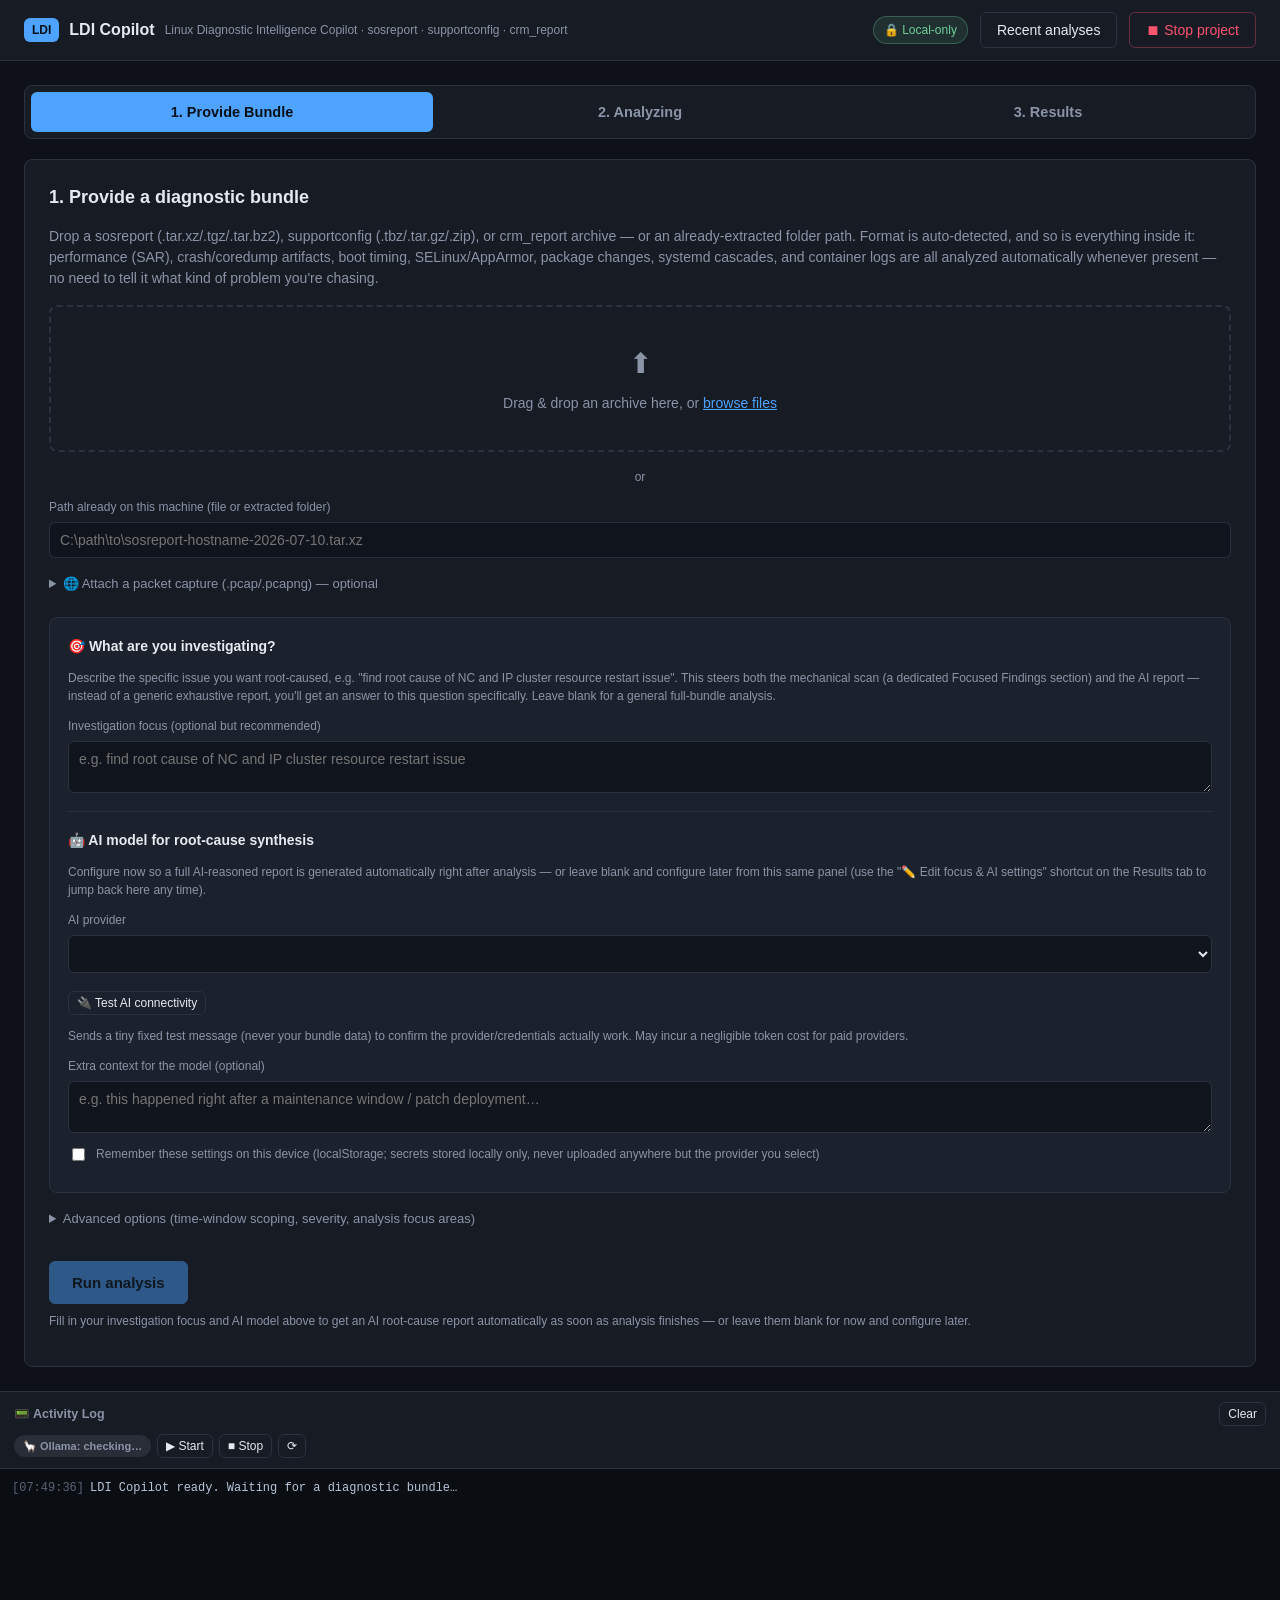
==== commit 0f115668: "v4.7.0: dedicated analyzer tabs, OS/version knowledge base, config-anomaly detection, SAR hover tool" ====
--- a/frontend/index.html
+++ b/frontend/index.html
@@ -19,8 +19,16 @@
       <span class="privacy-pill" title="This app runs entirely on your machine. Bundle data never leaves localhost unless you choose a cloud AI provider for synthesis.">🔒 Local-only</span>
       <span id="whoamiPill" class="whoami-pill hidden"></span>
       <button id="btnRecent" class="btn btn-ghost">Recent analyses</button>
+      <button id="btnStopProject" class="btn btn-ghost btn-danger" title="Stops the LDI Copilot server itself (and any Ollama instance it's managing) - in-app equivalent of stop.sh/stop.bat/stop.ps1">⏹ Stop project</button>
     </div>
   </header>
+
+  <div id="shutdownOverlay" class="modal-overlay hidden">
+    <div class="modal-card">
+      <h3>⏹ LDI Copilot has been stopped</h3>
+      <p>The server process has been shut down. You can close this browser tab now - reopening it or refreshing won't reconnect to anything, since nothing is listening anymore. Restart it from a terminal (<code>./run.sh</code> / <code>.\run.bat</code> / <code>.\run.ps1</code>) when you need it again.</p>
+    </div>
+  </div>
 
   <aside id="recentPanel" class="recent-panel hidden">
     <div class="recent-panel-head">
@@ -199,6 +207,14 @@
         <div class="tabs">
           <button class="tab-btn active" data-tab="ai">AI Root Cause Report</button>
           <button class="tab-btn" data-tab="performance">📊 Performance</button>
+          <button class="tab-btn" data-tab="crash">💥 Crash</button>
+          <button class="tab-btn" data-tab="boot">🥾 Boot</button>
+          <button class="tab-btn" data-tab="security">🛡️ Security</button>
+          <button class="tab-btn" data-tab="packages">📦 Packages</button>
+          <button class="tab-btn" data-tab="cascade">🔗 Cascade</button>
+          <button class="tab-btn" data-tab="containers">🐳 Containers</button>
+          <button class="tab-btn" data-tab="network">🌐 Network</button>
+          <button class="tab-btn" data-tab="osconfig">🐧 OS &amp; Config</button>
           <button class="tab-btn" data-tab="digest">Digest</button>
           <button class="tab-btn" data-tab="findings">Findings</button>
           <button class="tab-btn" data-tab="timeline">Timeline</button>
@@ -240,6 +256,18 @@
           </div>
         </div>
 
+        <div class="tab-panel hidden" id="tab-crash"><div id="factPanel-crash_analysis"></div></div>
+        <div class="tab-panel hidden" id="tab-boot"><div id="factPanel-boot_performance"></div></div>
+        <div class="tab-panel hidden" id="tab-security"><div id="factPanel-security_mac"></div></div>
+        <div class="tab-panel hidden" id="tab-packages"><div id="factPanel-package_drift"></div></div>
+        <div class="tab-panel hidden" id="tab-cascade"><div id="factPanel-systemd_cascade"></div></div>
+        <div class="tab-panel hidden" id="tab-containers"><div id="factPanel-container_logs"></div></div>
+        <div class="tab-panel hidden" id="tab-network"><div id="factPanel-network_capture"></div></div>
+        <div class="tab-panel hidden" id="tab-osconfig">
+          <div id="factPanel-os_knowledge"></div>
+          <div id="factPanel-config_anomalies"></div>
+        </div>
+
         <div class="tab-panel hidden" id="tab-digest">
           <div class="digest-render markdown-body" id="digestRender"></div>
         </div>
--- a/frontend/styles.css
+++ b/frontend/styles.css
@@ -280,6 +280,8 @@
 .btn-primary { background: var(--accent); border-color: var(--accent); color: #071018; font-weight: 600; }
 .btn-primary:hover { background: #6bb4ff; }
 .btn-ghost { background: transparent; }
+.btn-danger { color: var(--critical); border-color: rgba(255, 84, 112, 0.35); }
+.btn-danger:hover { background: rgba(255, 84, 112, 0.12); border-color: var(--critical); }
 .btn-lg { padding: 12px 22px; font-size: 15px; margin-top: 8px; }
 .btn-sm { padding: 4px 8px; font-size: 12px; }
 
@@ -362,13 +364,33 @@
 .confidentiality-panel .checkbox-row { margin-bottom: 0; }
 .confidentiality-panel .checkbox-row + .checkbox-row { margin-top: 8px; }
 
-.tabs { display: flex; gap: 4px; border-bottom: 1px solid var(--border); margin-bottom: 16px; }
+.tabs { display: flex; flex-wrap: wrap; gap: 4px; border-bottom: 1px solid var(--border); margin-bottom: 16px; }
 .tab-btn {
   background: transparent; border: none; color: var(--text-muted);
   padding: 10px 14px; cursor: pointer; font-size: 13.5px; border-bottom: 2px solid transparent;
 }
 .tab-btn.active { color: var(--accent); border-bottom-color: var(--accent); }
 .tab-panel { }
+
+.fact-panel-empty { color: var(--text-muted); font-style: italic; padding: 16px 0; }
+.fact-card {
+  background: var(--bg-panel-2);
+  border: 1px solid var(--border);
+  border-radius: 8px;
+  padding: 14px 16px;
+  margin-bottom: 14px;
+}
+.fact-card h4 { margin: 0 0 8px; font-size: 13.5px; }
+.fact-card table { width: 100%; border-collapse: collapse; font-size: 12.5px; }
+.fact-card table th, .fact-card table td { text-align: left; padding: 4px 8px; border-bottom: 1px solid var(--border); }
+.fact-card table th { color: var(--text-muted); font-weight: 500; }
+.fact-card pre { background: var(--bg-input); padding: 10px; border-radius: 6px; overflow-x: auto; font-size: 12px; white-space: pre-wrap; word-break: break-word; }
+.fact-card a { color: var(--accent); }
+.fact-card ul { margin: 0; padding-left: 20px; font-size: 13px; }
+.fact-card ul li { margin-bottom: 6px; }
+.fact-kv { display: grid; grid-template-columns: repeat(auto-fit, minmax(180px, 1fr)); gap: 8px; margin-bottom: 4px; }
+.fact-kv .kv-item .label { font-size: 11px; color: var(--text-muted); text-transform: uppercase; letter-spacing: .02em; }
+.fact-kv .kv-item .value { font-size: 14px; font-weight: 600; }
 
 .findings-toolbar { margin-bottom: 12px; display: flex; flex-direction: column; gap: 10px; }
 .findings-toolbar input[type="text"] { width: 100%; }
@@ -487,9 +509,27 @@
 }
 .chart-card h4 { margin: 0 0 4px; font-size: 13.5px; }
 .chart-card .chart-stats { font-size: 12px; color: var(--text-muted); margin-bottom: 8px; }
-.chart-card canvas { width: 100%; height: 160px; display: block; }
+.chart-canvas-wrap { position: relative; }
+.chart-card canvas { width: 100%; height: 160px; display: block; cursor: crosshair; }
 .chart-legend { display: flex; flex-wrap: wrap; gap: 10px; margin-top: 8px; font-size: 11.5px; color: var(--text-muted); }
 .chart-legend .swatch { display: inline-block; width: 10px; height: 10px; border-radius: 2px; margin-right: 4px; vertical-align: middle; }
+.chart-tooltip {
+  position: absolute;
+  top: 0; left: 0;
+  transform: translate(0, 0);
+  background: var(--bg);
+  border: 1px solid var(--border);
+  border-radius: 6px;
+  padding: 6px 9px;
+  font-size: 11.5px;
+  line-height: 1.5;
+  white-space: nowrap;
+  pointer-events: none;
+  box-shadow: 0 4px 14px rgba(0, 0, 0, 0.45);
+  z-index: 5;
+}
+.chart-tooltip .tt-time { color: var(--text-muted); font-family: Consolas, monospace; margin-bottom: 2px; }
+.chart-tooltip .tt-row .swatch { display: inline-block; width: 8px; height: 8px; border-radius: 2px; margin-right: 5px; vertical-align: middle; }
 
 /* Interactive AI follow-up chat, below the generated report */
 .chat-section {
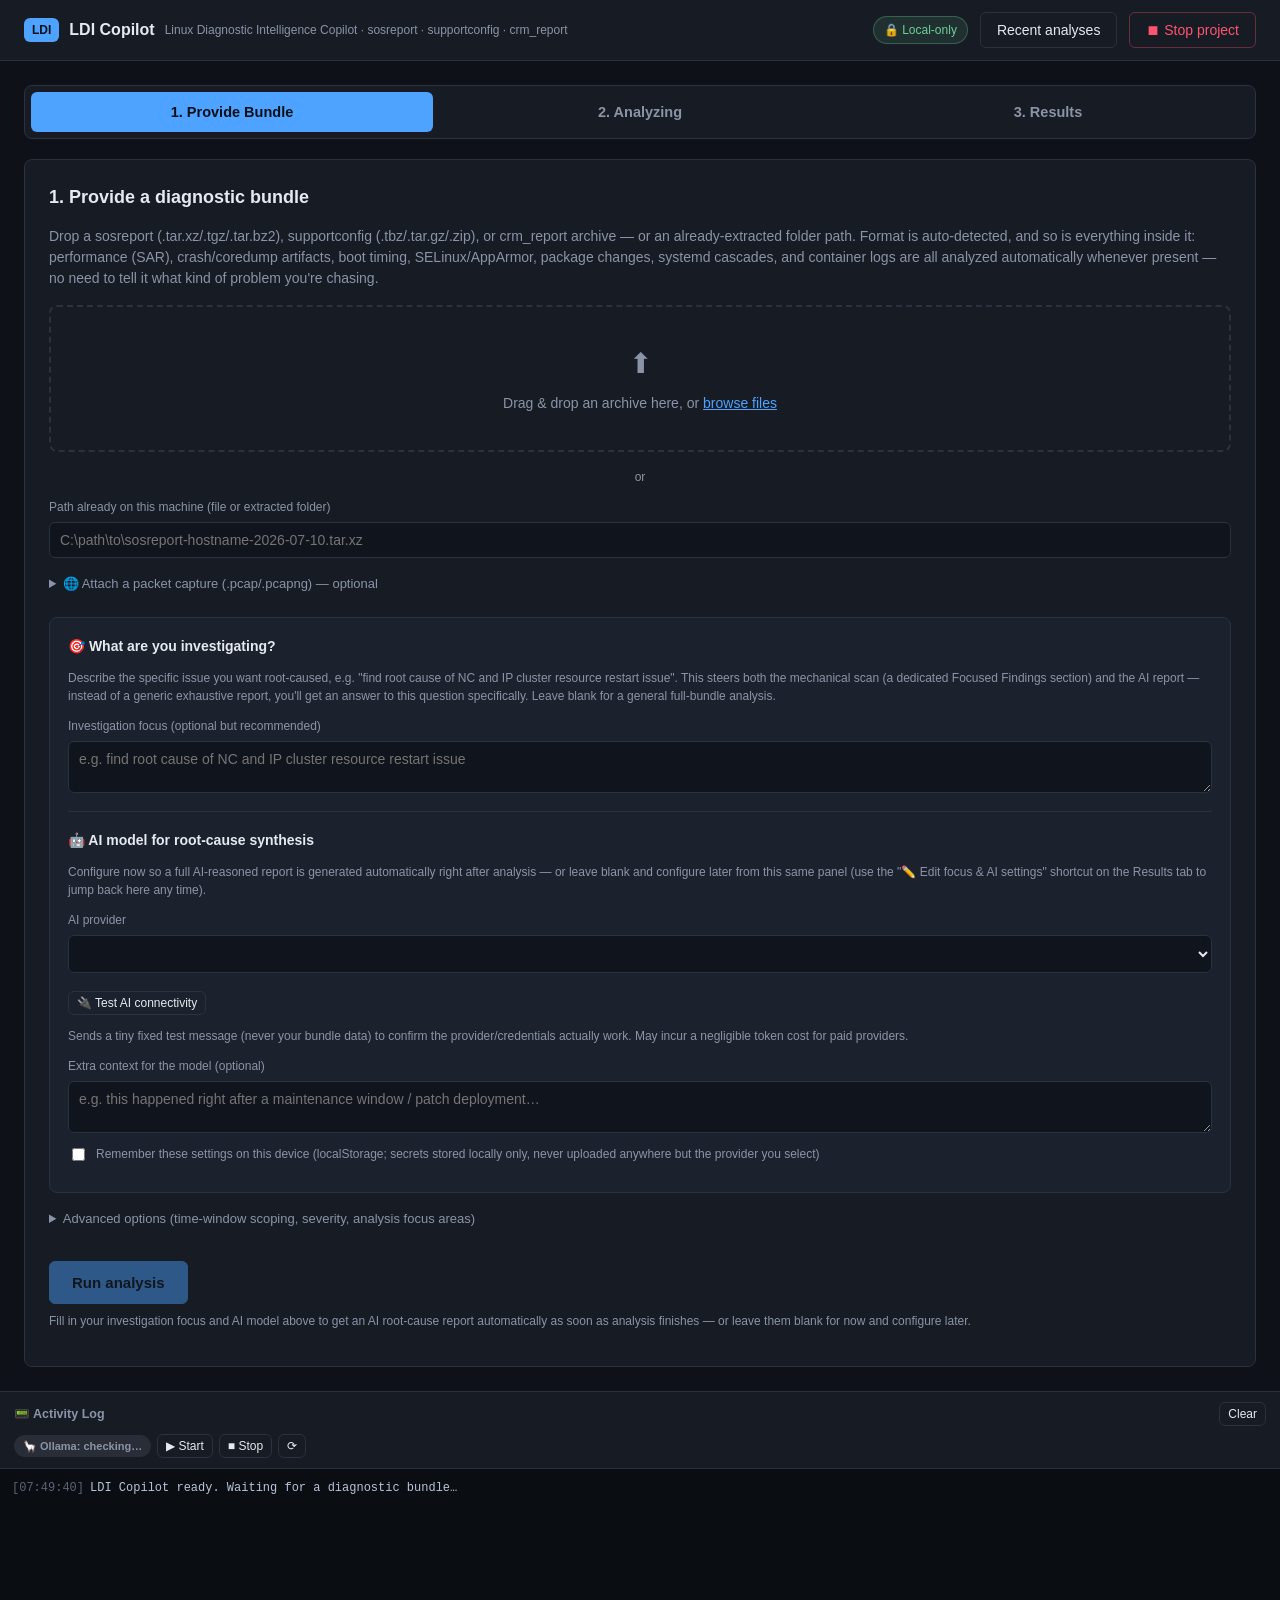
==== commit 17396fda: "v4.9.0: auto-tuned parallel file scanning (CPU/memory-aware worker processes) - Add multi-process pa" ====
--- a/frontend/index.html
+++ b/frontend/index.html
@@ -134,7 +134,18 @@
             <label for="optTopPerCategory">Max findings shown per category</label>
             <input type="number" id="optTopPerCategory" value="25" min="1" max="500">
           </div>
-        </div>
+          <div class="field-row">
+            <label for="optWorkers">Parallel scanning workers</label>
+            <select id="optWorkers">
+              <option value="" selected>Auto (recommended)</option>
+              <option value="1">1 (force sequential)</option>
+              <option value="2">2</option>
+              <option value="4">4</option>
+              <option value="8">8</option>
+            </select>
+          </div>
+        </div>
+        <p class="muted small">"Auto" detects CPU count and available memory and uses multiple processes to scan large bundles' files concurrently — small bundles stay single-process automatically since the speedup wouldn't be worth the overhead. Force "1" only if you need to compare timing or suspect a parallelism-related issue.</p>
         <div class="scope-toggle">
           <label><input type="radio" name="scopeMode" value="full" checked> Analyze whole archive</label>
           <label><input type="radio" name="scopeMode" value="range"> Restrict to a date/time range</label>
--- a/frontend/styles.css
+++ b/frontend/styles.css
@@ -299,7 +299,7 @@
 }
 .progress-log .line { margin-bottom: 2px; }
 
-.alert { padding: 12px 14px; border-radius: 6px; margin-top: 12px; font-size: 13px; }
+.alert { padding: 12px 14px; border-radius: 6px; margin-top: 12px; font-size: 13px; white-space: pre-line; }
 .alert-error { background: rgba(255, 84, 112, 0.1); border: 1px solid rgba(255, 84, 112, 0.35); color: #ffb3c0; }
 
 .summary-cards { display: grid; grid-template-columns: repeat(auto-fit, minmax(140px, 1fr)); gap: 12px; margin-bottom: 18px; }
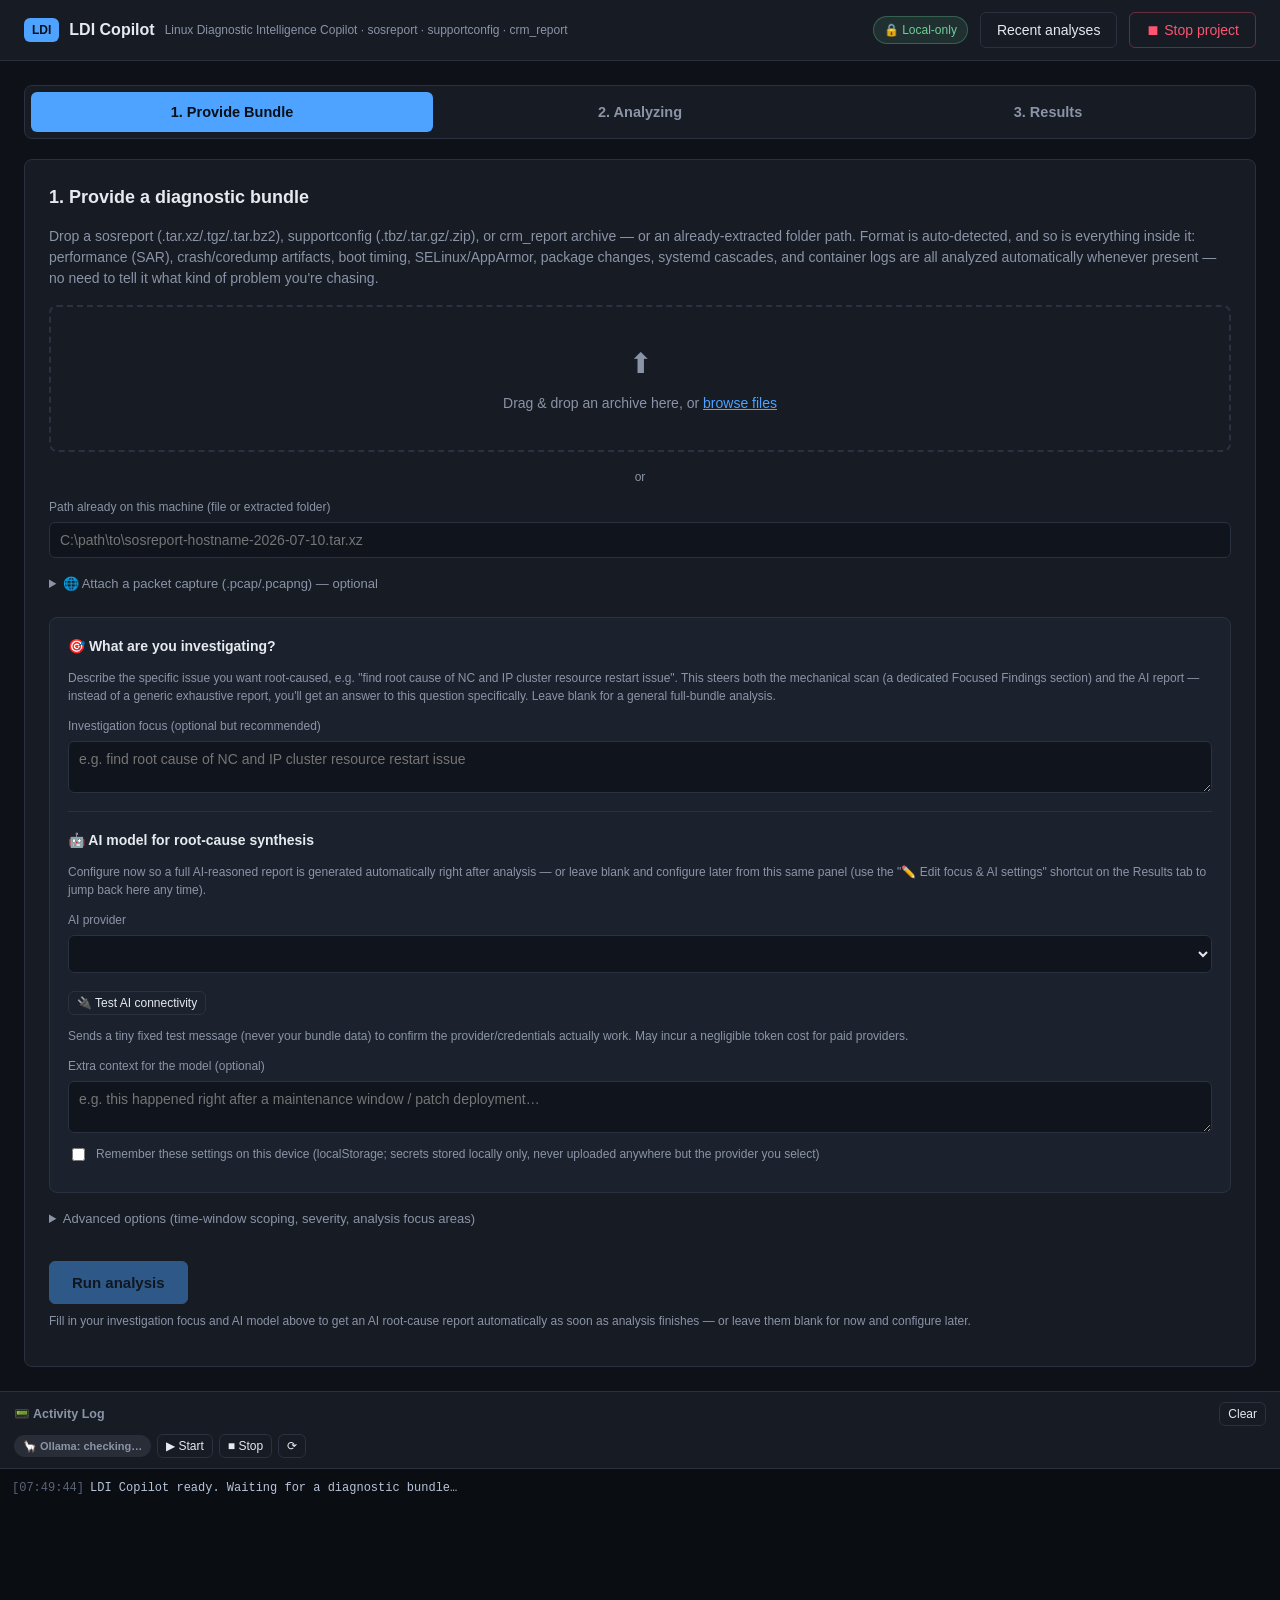
==== commit 399b2cce: "v4.9.1: dynamic-chunking scheduler fix + PII-redaction security audit/fixes Dynamic scheduling: - Fi" ====
--- a/frontend/index.html
+++ b/frontend/index.html
@@ -110,7 +110,7 @@
         <div id="confidentialityPanel" class="confidentiality-panel hidden">
           <p class="muted small">⚠️ This sends the evidence digest (system/cluster names, log excerpts, IPs, etc. — not the raw uploaded archive) to <strong id="confidentialityProviderName">this provider</strong>, an external service. See <a href="SECURITY.md" target="_blank" rel="noopener">SECURITY.md</a> for this project's full data-handling guidance.</p>
           <label class="checkbox-row">
-            <input type="checkbox" id="aiRedact" checked> 🔒 Redact known hostnames &amp; IP addresses before sending (recommended for customer data)
+            <input type="checkbox" id="aiRedact" checked> 🔒 Redact known hostnames, IPv4/IPv6 addresses &amp; email addresses before sending (recommended for customer data)
           </label>
           <label class="checkbox-row">
             <input type="checkbox" id="aiConfirmExternal"> I confirm I'm authorized to share this bundle's data with an external AI provider
@@ -142,10 +142,15 @@
               <option value="2">2</option>
               <option value="4">4</option>
               <option value="8">8</option>
+              <option value="16">16</option>
+              <option value="32">32</option>
+              <option value="64">64</option>
+              <option value="128">128</option>
             </select>
-          </div>
-        </div>
-        <p class="muted small">"Auto" detects CPU count and available memory and uses multiple processes to scan large bundles' files concurrently — small bundles stay single-process automatically since the speedup wouldn't be worth the overhead. Force "1" only if you need to compare timing or suspect a parallelism-related issue.</p>
+            <p class="muted small" id="workersCpuNote">Detecting this machine's CPU core count…</p>
+          </div>
+        </div>
+        <p class="muted small">"Auto" detects CPU count and available memory and uses multiple processes to scan large bundles' files concurrently — small bundles stay single-process automatically since the speedup wouldn't be worth the overhead. Picking a number above this machine's own CPU core count ("oversubscribing") can still help on bundles dominated by many small files (I/O-wait-bound — e.g. under real-time antivirus/EDR scanning overhead) but rarely helps, and can slightly hurt, on bundles dominated by a few huge files (CPU-bound regex scanning) — try it both ways if you're unsure which shape your bundle is. Force "1" to compare timing or rule out a parallelism-related issue.</p>
         <div class="scope-toggle">
           <label><input type="radio" name="scopeMode" value="full" checked> Analyze whole archive</label>
           <label><input type="radio" name="scopeMode" value="range"> Restrict to a date/time range</label>
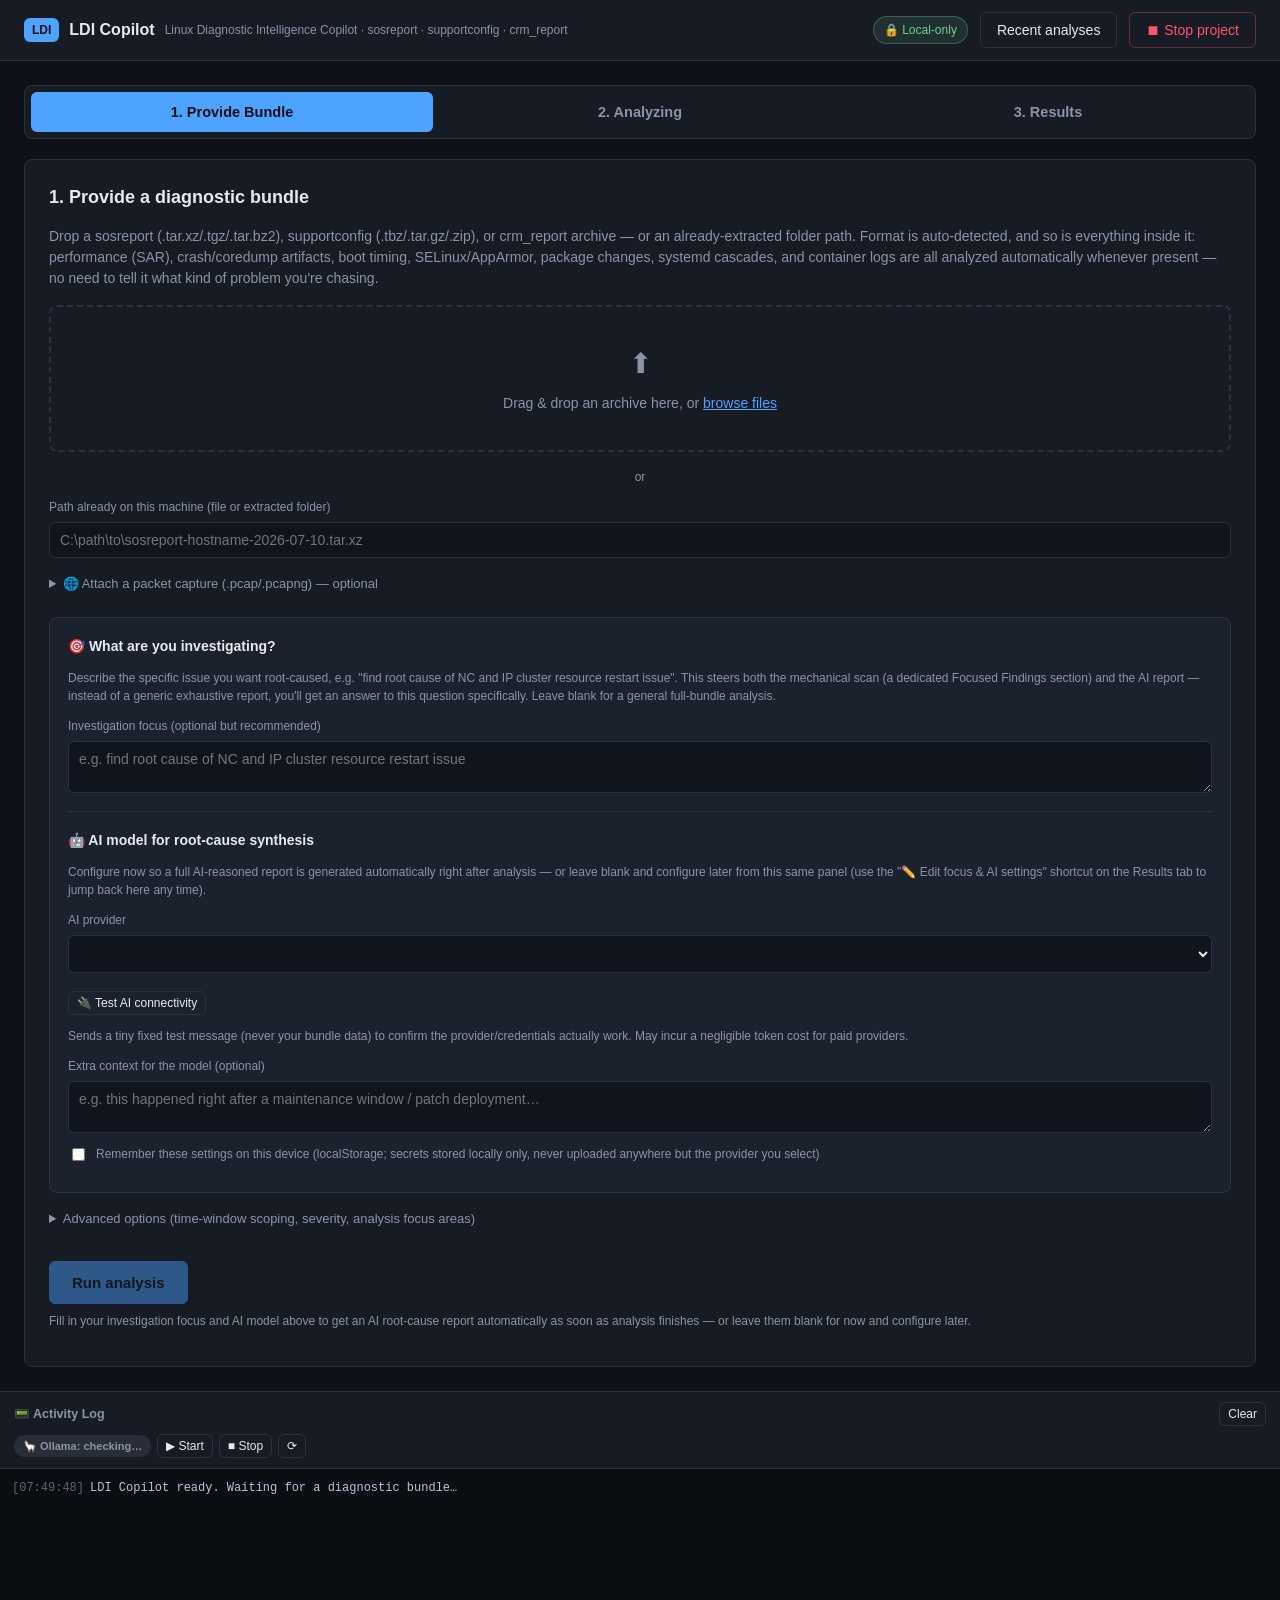
==== commit b46b4a14: "v4.11.0: SAR fixes from 2 more real bundles, supportconfig hostname gap, full Performance charts ove" ====
--- a/frontend/index.html
+++ b/frontend/index.html
@@ -268,6 +268,21 @@
           <div id="perfContent" class="hidden">
             <p class="muted small" id="perfTzNote"></p>
             <p class="muted small" id="perfSummaryNote"></p>
+            <p class="alert alert-info hidden" id="perfBinarySpoolNote"></p>
+            <div class="chart-range-toolbar" id="chartRangeToolbar">
+              <div class="field-row">
+                <label for="perfRangeFrom">From</label>
+                <input type="datetime-local" id="perfRangeFrom" step="1">
+              </div>
+              <div class="field-row">
+                <label for="perfRangeTo">To</label>
+                <input type="datetime-local" id="perfRangeTo" step="1">
+              </div>
+              <button id="btnPerfRangeApply" class="btn btn-primary btn-sm">Apply range</button>
+              <button id="btnPerfRangeFull" class="btn btn-ghost btn-sm">Full range</button>
+              <button id="btnPerfRangePeak" class="btn btn-ghost btn-sm hidden" title="Zoom to ±30 minutes around the peak CPU sample">🎯 Zoom to CPU peak</button>
+              <span class="muted small" id="perfRangeNote"></span>
+            </div>
             <div class="chart-grid" id="chartGrid"></div>
           </div>
         </div>
@@ -335,6 +350,22 @@
       </div>
     </div>
   </div>
+
+  <!-- Click-to-expand detail view for any Performance (SAR) chart card -->
+  <div id="chartModalOverlay" class="modal-overlay hidden">
+    <div class="modal-card modal-card-chart">
+      <div class="modal-chart-head">
+        <h3 id="chartModalTitle"></h3>
+        <button id="chartModalClose" class="btn btn-ghost btn-sm">✕</button>
+      </div>
+      <p class="muted small" id="chartModalStats"></p>
+      <div class="chart-canvas-wrap chart-canvas-wrap-lg">
+        <canvas id="chartModalCanvas"></canvas>
+        <div class="chart-tooltip hidden" id="chartModalTooltip"></div>
+      </div>
+      <div class="chart-legend" id="chartModalLegend"></div>
+    </div>
+  </div>
 </div>
 
 <script src="app.js"></script>
--- a/frontend/styles.css
+++ b/frontend/styles.css
@@ -301,6 +301,7 @@
 
 .alert { padding: 12px 14px; border-radius: 6px; margin-top: 12px; font-size: 13px; white-space: pre-line; }
 .alert-error { background: rgba(255, 84, 112, 0.1); border: 1px solid rgba(255, 84, 112, 0.35); color: #ffb3c0; }
+.alert-info { background: rgba(111, 207, 151, 0.1); border: 1px solid rgba(111, 207, 151, 0.35); color: var(--info); }
 
 .summary-cards { display: grid; grid-template-columns: repeat(auto-fit, minmax(140px, 1fr)); gap: 12px; margin-bottom: 18px; }
 .summary-card {
@@ -496,6 +497,24 @@
 /* Performance (SAR) sub-tab: dependency-free canvas charts, one card per
    metric group, consistent with the project's zero-external-dependency
    philosophy (own markdown renderer, own everything). */
+.chart-range-toolbar {
+  display: flex;
+  align-items: flex-end;
+  flex-wrap: wrap;
+  gap: 12px;
+  background: var(--bg-panel-2);
+  border: 1px solid var(--border);
+  border-radius: 8px;
+  padding: 10px 14px;
+  margin: 10px 0 16px;
+}
+.chart-range-toolbar .field-row { margin: 0; min-width: 190px; }
+.chart-range-toolbar label { font-size: 11px; color: var(--text-muted); display: block; margin-bottom: 3px; }
+.chart-range-toolbar input[type="datetime-local"] {
+  width: 100%; background: var(--bg-input); border: 1px solid var(--border);
+  border-radius: 5px; color: var(--text); padding: 6px 8px; font-size: 12.5px;
+}
+#perfRangeNote { margin-left: auto; }
 .chart-grid {
   display: grid;
   grid-template-columns: repeat(auto-fit, minmax(420px, 1fr));
@@ -507,11 +526,19 @@
   border-radius: 8px;
   padding: 14px 16px;
 }
+.chart-card-head { display: flex; align-items: center; justify-content: space-between; gap: 8px; }
 .chart-card h4 { margin: 0 0 4px; font-size: 13.5px; }
 .chart-card .chart-stats { font-size: 12px; color: var(--text-muted); margin-bottom: 8px; }
+.btn-expand-chart {
+  background: transparent; border: 1px solid var(--border); color: var(--text-muted);
+  border-radius: 5px; padding: 2px 7px; font-size: 13px; cursor: pointer; line-height: 1.4;
+  flex-shrink: 0;
+}
+.btn-expand-chart:hover { color: var(--accent); border-color: var(--accent-dim); }
 .chart-canvas-wrap { position: relative; }
 .chart-card canvas { width: 100%; height: 160px; display: block; cursor: crosshair; }
-.chart-legend { display: flex; flex-wrap: wrap; gap: 10px; margin-top: 8px; font-size: 11.5px; color: var(--text-muted); }
+.chart-canvas-wrap-lg canvas { width: 100%; height: 440px; display: block; cursor: crosshair; }
+.chart-legend { display: flex; flex-wrap: wrap; gap: 10px; margin-top: 8px; font-size: 11.5px; color: var(--text-muted); max-height: 90px; overflow-y: auto; }
 .chart-legend .swatch { display: inline-block; width: 10px; height: 10px; border-radius: 2px; margin-right: 4px; vertical-align: middle; }
 .chart-tooltip {
   position: absolute;
@@ -531,6 +558,11 @@
 .chart-tooltip .tt-time { color: var(--text-muted); font-family: Consolas, monospace; margin-bottom: 2px; }
 .chart-tooltip .tt-row .swatch { display: inline-block; width: 8px; height: 8px; border-radius: 2px; margin-right: 5px; vertical-align: middle; }
 
+/* Click-to-expand chart detail modal */
+.modal-card-chart { width: min(92vw, 980px); max-width: 92vw; }
+.modal-chart-head { display: flex; align-items: center; justify-content: space-between; margin-bottom: 4px; }
+.modal-chart-head h3 { margin: 0; font-size: 15px; }
+
 /* Interactive AI follow-up chat, below the generated report */
 .chat-section {
   margin-top: 22px;
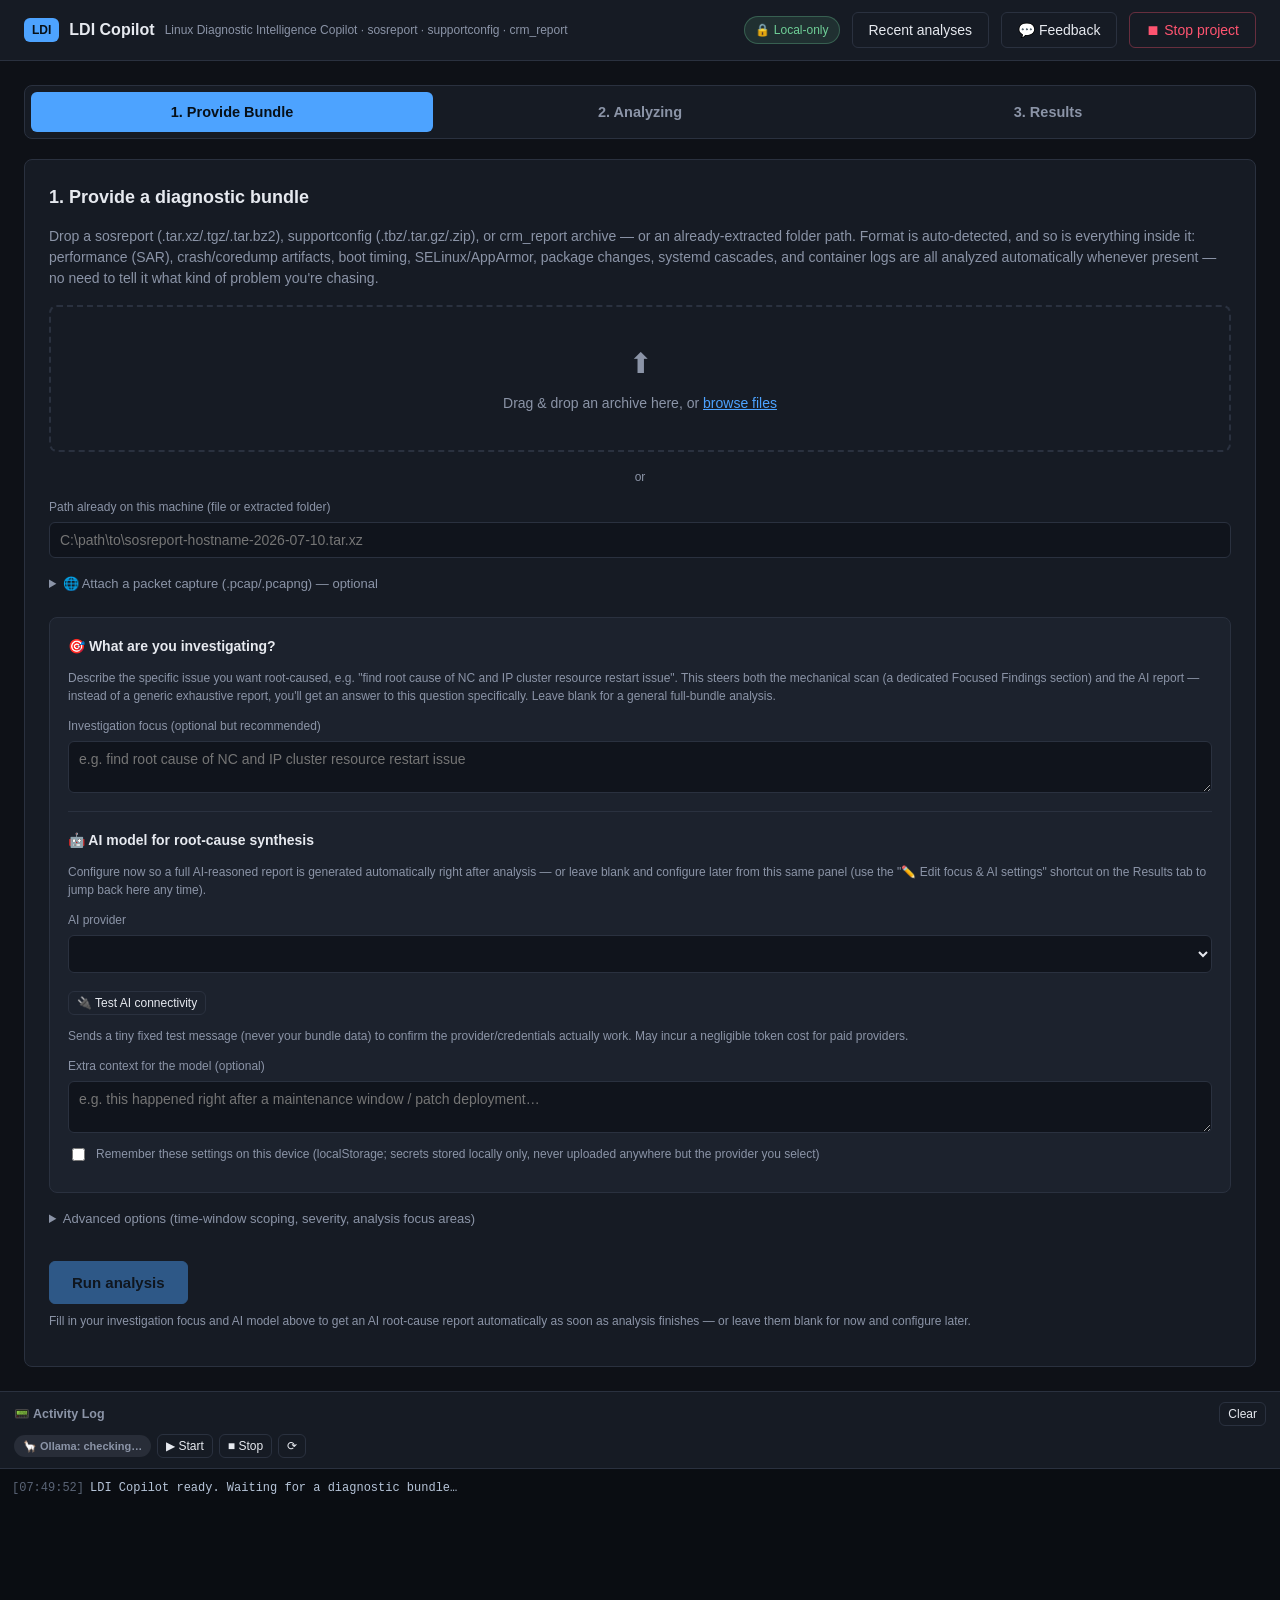
==== commit cee59263: "v4.13.0: sadf -x XML sar support, a real peak-CPU-timestamp bug fix, and a feedback button Added: - " ====
--- a/frontend/index.html
+++ b/frontend/index.html
@@ -19,6 +19,7 @@
       <span class="privacy-pill" title="This app runs entirely on your machine. Bundle data never leaves localhost unless you choose a cloud AI provider for synthesis.">🔒 Local-only</span>
       <span id="whoamiPill" class="whoami-pill hidden"></span>
       <button id="btnRecent" class="btn btn-ghost">Recent analyses</button>
+      <button id="btnFeedback" class="btn btn-ghost" title="Send feedback or report an issue">💬 Feedback</button>
       <button id="btnStopProject" class="btn btn-ghost btn-danger" title="Stops the LDI Copilot server itself (and any Ollama instance it's managing) - in-app equivalent of stop.sh/stop.bat/stop.ps1">⏹ Stop project</button>
     </div>
   </header>
@@ -366,6 +367,34 @@
       <div class="chart-legend" id="chartModalLegend"></div>
     </div>
   </div>
+
+  <!-- Send feedback / report an issue - opens the user's own mail
+       client via a mailto: link (see initFeedbackModal() in app.js for
+       why: this is a purely local tool with no outbound SMTP of its
+       own, so a mailto: link needs zero new credentials/dependencies/
+       network surface). -->
+  <div id="feedbackModalOverlay" class="modal-overlay hidden">
+    <div class="modal-card">
+      <h3>💬 Send feedback / report an issue</h3>
+      <p class="muted small">This opens your default mail app with a message pre-filled to <strong>skarthikeyan@microsoft.com</strong> - nothing is sent automatically, and no bundle data is attached. Review the message in your mail client before sending.</p>
+      <div class="field-row">
+        <label for="feedbackType">Type</label>
+        <select id="feedbackType">
+          <option value="feedback">General feedback / suggestion</option>
+          <option value="bug">Report an issue / bug</option>
+        </select>
+      </div>
+      <div class="field-row">
+        <label for="feedbackText">Your message</label>
+        <textarea id="feedbackText" rows="6" placeholder="What's on your mind? For a bug report, include what you expected vs. what happened."></textarea>
+      </div>
+      <p class="muted small" id="feedbackContextNote"></p>
+      <div class="modal-actions">
+        <button id="feedbackModalCancel" class="btn btn-ghost">Cancel</button>
+        <button id="feedbackModalSend" class="btn btn-primary">Open in mail app</button>
+      </div>
+    </div>
+  </div>
 </div>
 
 <script src="app.js"></script>
--- a/frontend/styles.css
+++ b/frontend/styles.css
@@ -563,6 +563,11 @@
 .modal-chart-head { display: flex; align-items: center; justify-content: space-between; margin-bottom: 4px; }
 .modal-chart-head h3 { margin: 0; font-size: 15px; }
 
+/* Feedback / report-issue modal */
+#feedbackModalOverlay .modal-card { width: min(90vw, 560px); }
+#feedbackText { resize: vertical; }
+#feedbackContextNote { margin: -4px 0 4px; }
+
 /* Interactive AI follow-up chat, below the generated report */
 .chat-section {
   margin-top: 22px;
